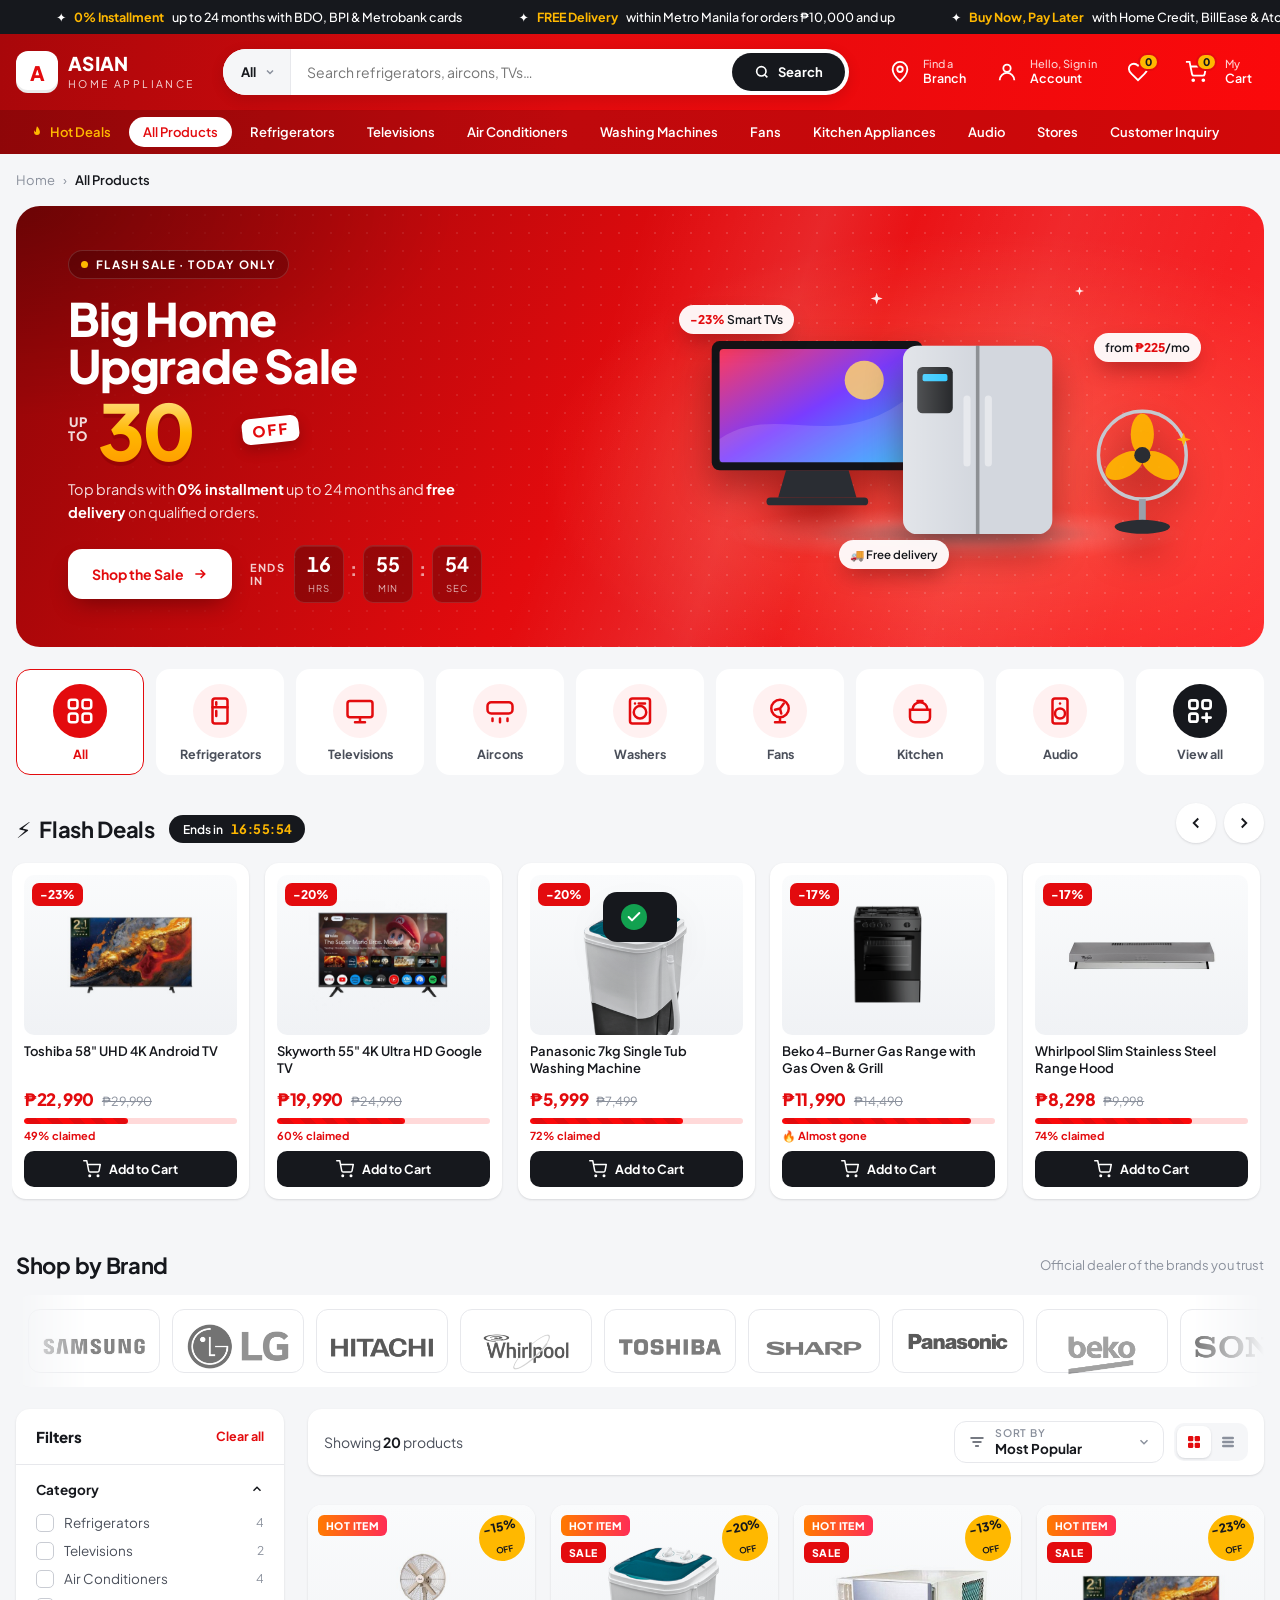
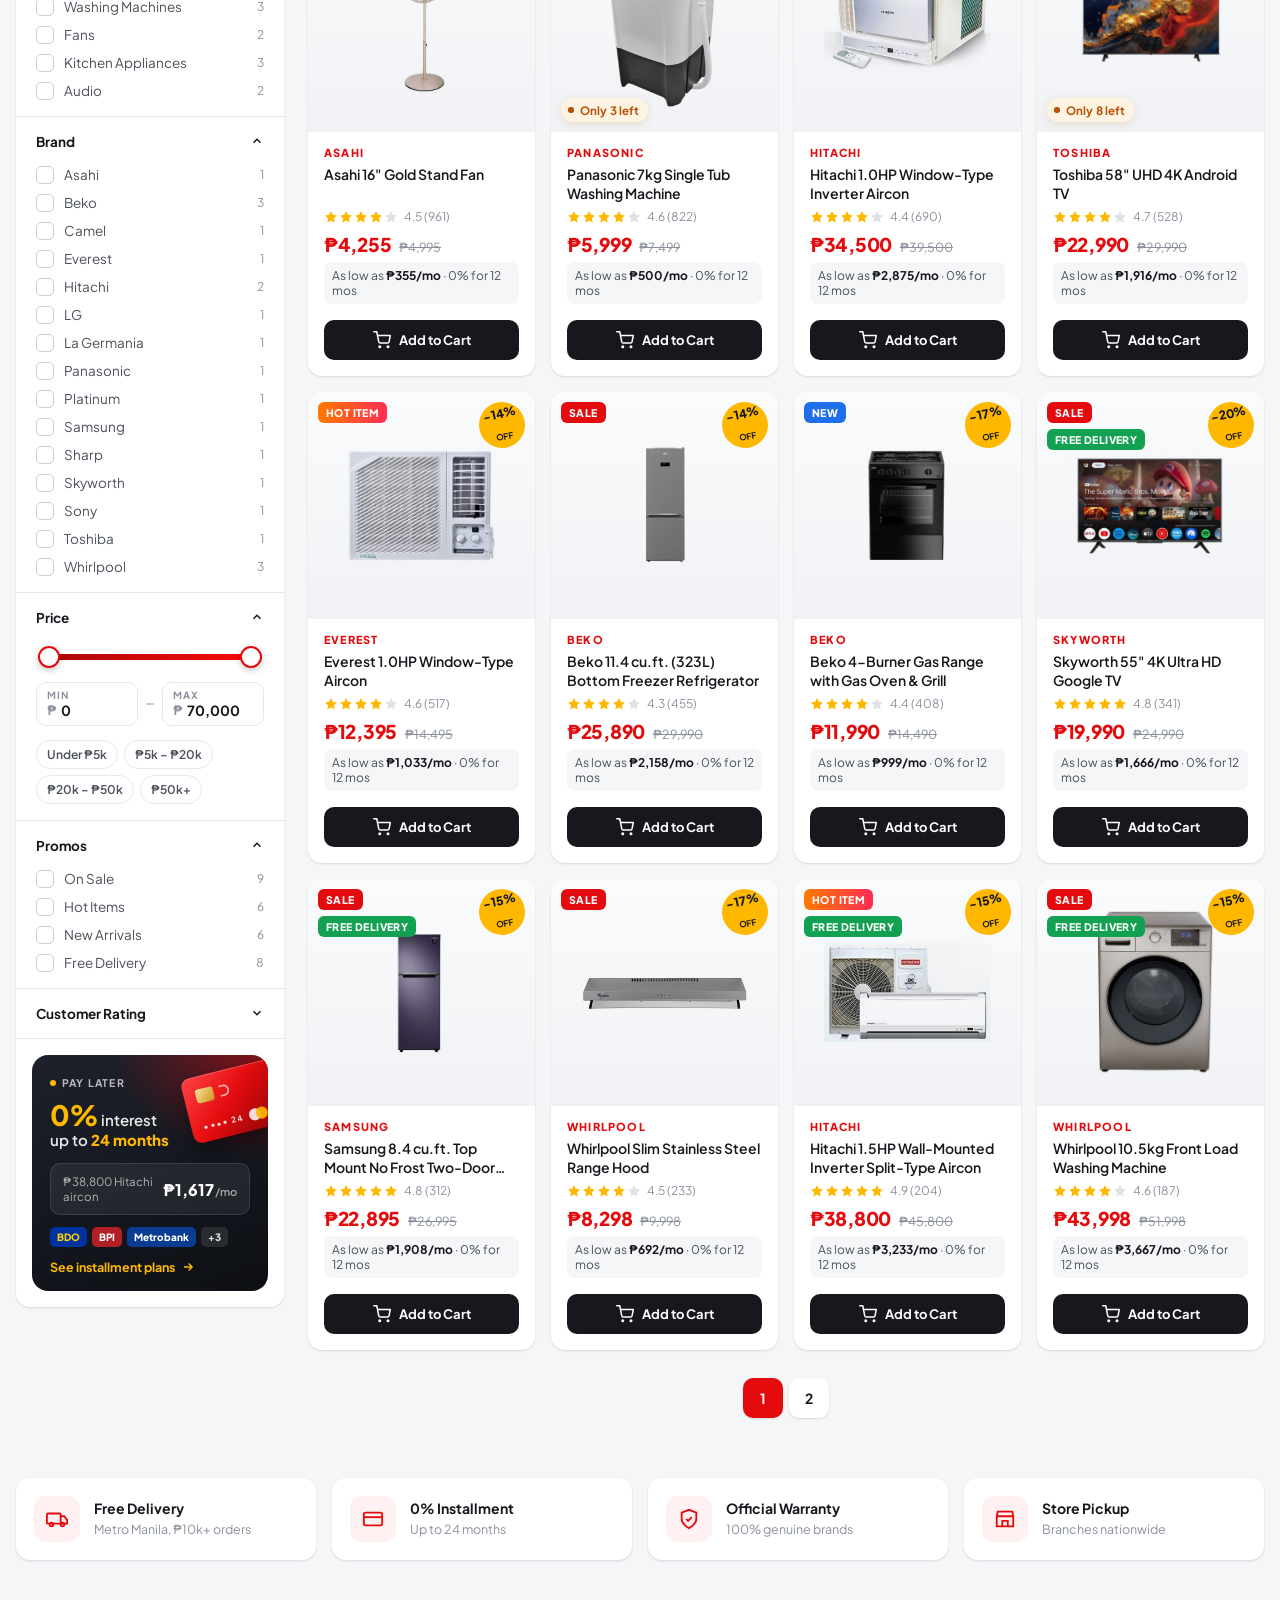
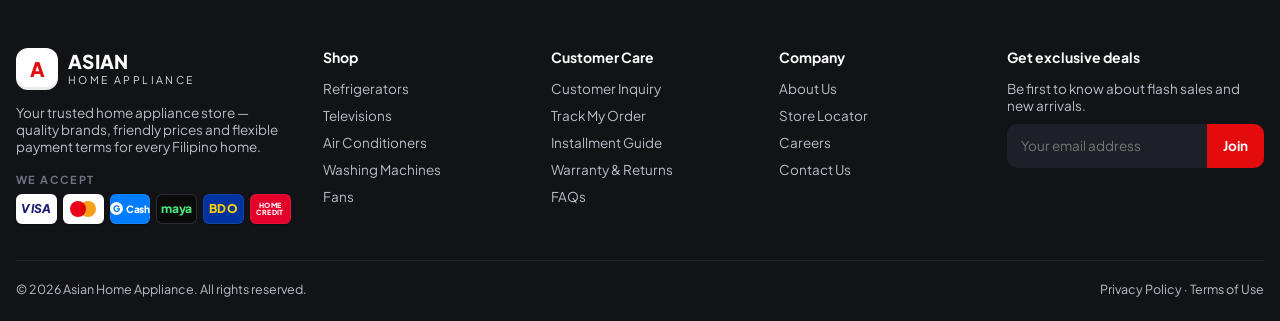
==== asian-home-appliance/index.html @ 7424187a "initial commit" ====
<!DOCTYPE html>
<html lang="en">
<head>
  <meta charset="UTF-8">
  <meta name="viewport" content="width=device-width, initial-scale=1.0">
  <title>All Products | Asian Home Appliance</title>
  <link rel="preconnect" href="https://fonts.googleapis.com">
  <link href="https://fonts.googleapis.com/css2?family=Plus+Jakarta+Sans:wght@400;500;600;700;800&display=swap" rel="stylesheet">
  <link rel="stylesheet" href="styles.css">
</head>
<body>
  <div id="chrome-top"></div>

  <main class="container page-enter">
    <nav class="crumbs" aria-label="Breadcrumb">
      <a href="index.html">Home</a><span>›</span><span id="crumbCat">All Products</span>
    </nav>

    <!-- Flash sale hero -->
    <section class="plp-hero">
      <div class="hero-copy">
        <span class="eyebrow"><i></i>Flash Sale · Today Only</span>
        <h1>Big Home<br>Upgrade Sale</h1>
        <div class="hero-deal">
          <span class="upto">Up<br>to</span>
          <span class="pct">30<sup>%</sup></span>
          <span class="off">OFF</span>
        </div>
        <p>Top brands with <b>0% installment</b> up to 24 months and <b>free delivery</b> on qualified orders.</p>
        <div class="hero-row">
          <a class="btn hero-cta" href="#listing">Shop the Sale
            <svg width="16" height="16" viewBox="0 0 24 24" fill="none" stroke="currentColor" stroke-width="2.5"><path d="M5 12h14M13 6l6 6-6 6"/></svg>
          </a>
          <div class="countdown" id="countdown" aria-label="Sale ends in">
            <span class="cd-label">Ends in</span>
            <div><b data-u="h">00</b><small>Hrs</small></div><i>:</i>
            <div><b data-u="m">00</b><small>Min</small></div><i>:</i>
            <div><b data-u="s">00</b><small>Sec</small></div>
          </div>
        </div>
      </div>
      <div class="hero-stage" id="heroArt" aria-hidden="true"></div>
    </section>

    <!-- Category tiles -->
    <section class="cat-tiles" id="catTiles"></section>


    <!-- Flash deals -->
    <section class="deals reveal" aria-labelledby="dealsTitle">
      <div class="section-head">
        <div class="deals-title">
          <h2 id="dealsTitle"><span class="bolt">⚡</span> Flash Deals</h2>
          <span class="deals-timer">Ends in <b id="dealsTimer">00:00:00</b></span>
        </div>
        <div class="arrows">
          <button aria-label="Previous deals" id="dealsPrev"><svg width="18" height="18" viewBox="0 0 24 24" fill="none" stroke="currentColor" stroke-width="2.5"><path d="M15 18l-6-6 6-6"/></svg></button>
          <button aria-label="Next deals" id="dealsNext"><svg width="18" height="18" viewBox="0 0 24 24" fill="none" stroke="currentColor" stroke-width="2.5"><path d="M9 18l6-6-6-6"/></svg></button>
        </div>
      </div>
      <div class="rail deals-rail" id="dealsRail"></div>
    </section>

    <!-- Brands -->
    <section class="brands reveal" aria-labelledby="brandsTitle">
      <div class="section-head">
        <h2 id="brandsTitle">Shop by Brand</h2>
        <span class="brands-sub">Official dealer of the brands you trust</span>
      </div>
      <div class="brand-marquee"><div class="brand-track" id="brandTrack"></div></div>
    </section>

    <!-- Listing -->
    <section class="plp" id="listing">
      <aside class="filters" id="filters" aria-label="Filters">
        <div class="filters-head">
          <h3>Filters</h3>
          <button id="clearAll">Clear all</button>
        </div>

        <details class="f-group" open>
          <summary>Category <svg class="chev" width="14" height="14" viewBox="0 0 24 24" fill="none" stroke="currentColor" stroke-width="2.5"><path d="M6 9l6 6 6-6"/></svg></summary>
          <div class="f-body" id="fCat"></div>
        </details>

        <details class="f-group" open>
          <summary>Brand <svg class="chev" width="14" height="14" viewBox="0 0 24 24" fill="none" stroke="currentColor" stroke-width="2.5"><path d="M6 9l6 6 6-6"/></svg></summary>
          <div class="f-body" id="fBrand"></div>
        </details>

        <details class="f-group" open>
          <summary>Price <svg class="chev" width="14" height="14" viewBox="0 0 24 24" fill="none" stroke="currentColor" stroke-width="2.5"><path d="M6 9l6 6 6-6"/></svg></summary>
          <div class="f-body price-range">
            <div class="dual-range" id="dualRange">
              <div class="dr-track"><i class="dr-fill" id="drFill"></i></div>
              <input type="range" id="priceMin" min="0" max="70000" step="500" value="0" aria-label="Minimum price">
              <input type="range" id="priceMax" min="0" max="70000" step="500" value="70000" aria-label="Maximum price">
            </div>
            <div class="price-inputs">
              <label><small>Min</small><span>₱</span><input type="text" inputmode="numeric" id="minBox" value="0" aria-label="Minimum price"></label>
              <i class="dash"></i>
              <label><small>Max</small><span>₱</span><input type="text" inputmode="numeric" id="maxBox" value="70,000" aria-label="Maximum price"></label>
            </div>
            <div class="price-presets" id="pricePresets">
              <button type="button" data-min="0" data-max="5000">Under ₱5k</button>
              <button type="button" data-min="5000" data-max="20000">₱5k – ₱20k</button>
              <button type="button" data-min="20000" data-max="50000">₱20k – ₱50k</button>
              <button type="button" data-min="50000" data-max="70000">₱50k+</button>
            </div>
          </div>
        </details>

        <details class="f-group" open>
          <summary>Promos <svg class="chev" width="14" height="14" viewBox="0 0 24 24" fill="none" stroke="currentColor" stroke-width="2.5"><path d="M6 9l6 6 6-6"/></svg></summary>
          <div class="f-body" id="fTag"></div>
        </details>

        <details class="f-group">
          <summary>Customer Rating <svg class="chev" width="14" height="14" viewBox="0 0 24 24" fill="none" stroke="currentColor" stroke-width="2.5"><path d="M6 9l6 6 6-6"/></svg></summary>
          <div class="f-body" id="fRating"></div>
        </details>

        <a class="filter-promo" href="#" aria-label="0% installment up to 24 months — see plans">
          <div class="fp-card" aria-hidden="true">
            <span class="fp-chip"></span>
            <span class="fp-wave"></span>
            <span class="fp-num">•••• 24</span>
            <span class="fp-brand"><i></i><i></i></span>
          </div>
          <span class="fp-eyebrow"><i></i>Pay Later</span>
          <p class="fp-title"><b>0%</b> interest<br>up to <b>24 months</b></p>
          <div class="fp-calc">
            <span>₱38,800 Hitachi aircon</span>
            <strong>₱1,617<small>/mo</small></strong>
          </div>
          <div class="fp-banks"><span>BDO</span><span>BPI</span><span>Metrobank</span><span>+3</span></div>
          <span class="fp-cta">See installment plans <svg width="14" height="14" viewBox="0 0 24 24" fill="none" stroke="currentColor" stroke-width="2.5"><path d="M5 12h14M13 6l6 6-6 6"/></svg></span>
        </a>
      </aside>

      <div>
        <div class="toolbar">
          <button class="btn btn-ghost mobile-filter-btn" id="openFilters">
            <svg width="16" height="16" viewBox="0 0 24 24" fill="none" stroke="currentColor" stroke-width="2.5"><path d="M4 6h16M7 12h10M10 18h4"/></svg>Filters
          </button>
          <p class="count">Showing <b id="count">0</b> products</p>
          <div class="toolbar-right">
            <div class="dd sort" id="sort">
              <button class="dd-btn sort-btn" type="button" aria-haspopup="listbox" aria-expanded="false" aria-label="Sort products">
                <svg width="16" height="16" viewBox="0 0 24 24" fill="none" stroke="currentColor" stroke-width="2.2" stroke-linecap="round"><path d="M3 6h18M6 12h12M10 18h4"/></svg>
                <span class="sort-text"><small>Sort by</small><b class="dd-label">Most Popular</b></span>
                <svg class="dd-chev" width="14" height="14" viewBox="0 0 24 24" fill="none" stroke="currentColor" stroke-width="2.5"><path d="M6 9l6 6 6-6"/></svg>
              </button>
              <ul class="dd-menu" role="listbox" tabindex="-1" aria-label="Sort by">
                <li role="option" data-value="pop" aria-selected="true"><span class="si">🔥</span>Most Popular</li>
                <li role="option" data-value="low"><span class="si">↑</span>Price: Low to High</li>
                <li role="option" data-value="high"><span class="si">↓</span>Price: High to Low</li>
                <li role="option" data-value="disc"><span class="si">%</span>Biggest Discount</li>
                <li role="option" data-value="rating"><span class="si">★</span>Top Rated</li>
              </ul>
            </div>
            <div class="view-toggle" role="group" aria-label="View">
              <button class="on" data-view="grid" aria-label="Grid view"><svg width="16" height="16" viewBox="0 0 24 24" fill="currentColor"><rect x="3" y="3" width="8" height="8" rx="2"/><rect x="13" y="3" width="8" height="8" rx="2"/><rect x="3" y="13" width="8" height="8" rx="2"/><rect x="13" y="13" width="8" height="8" rx="2"/></svg></button>
              <button data-view="list" aria-label="List view"><svg width="16" height="16" viewBox="0 0 24 24" fill="currentColor"><rect x="3" y="4" width="18" height="4" rx="2"/><rect x="3" y="10" width="18" height="4" rx="2"/><rect x="3" y="16" width="18" height="4" rx="2"/></svg></button>
            </div>
          </div>
        </div>
        <div class="active-chips" id="chips"></div>
        <div class="grid" id="grid"></div>
        <div class="pagination" id="pager"></div>
      </div>
    </section>
  </main>

  <div class="scrim" id="scrim"></div>
  <!-- All categories modal -->
  <div class="modal cat-modal" id="catModal" role="dialog" aria-modal="true" aria-labelledby="catModalTitle" aria-hidden="true">
    <div class="cm-panel">
      <header class="cm-head">
        <div>
          <h2 id="catModalTitle">Browse all categories</h2>
          <p>Find what you need for every room.</p>
        </div>
        <button class="x-btn" data-close aria-label="Close categories"><svg width="18" height="18" viewBox="0 0 24 24" fill="none" stroke="currentColor" stroke-width="2.5"><path d="M18 6L6 18M6 6l12 12"/></svg></button>
      </header>
      <div class="cm-body">
        <div class="cm-sec"><h4>Shop online</h4><span id="cmTotal"></span></div>
        <div class="cm-grid" id="cmGrid"></div>
        <div class="cm-sec"><h4><svg width="13" height="13" viewBox="0 0 24 24" fill="none" stroke="currentColor" stroke-width="2.5"><path d="M12 22s-8-6.5-8-13a8 8 0 0 1 16 0c0 6.5-8 13-8 13z"/><circle cx="12" cy="9" r="3"/></svg>Available at our branches</h4></div>
        <div class="cm-depts" id="cmDepts"></div>
      </div>
    </div>
  </div>
  <div id="chrome-bottom"></div>

  <script src="data.js"></script>
  <script>
    const params = new URLSearchParams(location.search);
    const state = {
      cats: new Set(params.get("cat") ? [params.get("cat")] : []),
      brands: new Set(),
      tags: new Set(params.get("tag") ? [params.get("tag")] : []),
      minPrice: 0,
      maxPrice: 70000,
      minRating: 0,
      sort: "pop",
      q: (params.get("q") || "").toLowerCase(),
      page: 1,
    };
    const PER_PAGE = 12;
    const TAG_LABEL = { sale: "On Sale", hot: "Hot Items", new: "New Arrivals", free: "Free Delivery" };

    renderChrome(params.get("cat"));

    /* Hero art */
    document.getElementById("heroArt").innerHTML = `
      <span class="podium"></span>
      <span class="spark s1"></span><span class="spark s2"></span><span class="spark s3"></span>
      <div class="hs-item hs-tv">${ART.tv()}</div>
      <div class="hs-item hs-fridge">${ART.sbs("#d3d7de")}</div>
      <div class="hs-item hs-fan">${ART.fan("#ffb800")}</div>
      <span class="hs-tag t1"><b>-23%</b> Smart TVs</span>
      <span class="hs-tag t2">from <b>₱225</b>/mo</span>
      <span class="hs-tag t3">🚚 Free delivery</span>`;

    /* Countdown to midnight */
    function tick() {
      const end = new Date(); end.setHours(23, 59, 59, 999);
      let s = Math.max(0, Math.floor((end - new Date()) / 1000));
      const parts = { h: Math.floor(s / 3600), m: Math.floor(s % 3600 / 60), s: s % 60 };
      document.getElementById("dealsTimer").textContent = [parts.h, parts.m, parts.s].map(n => String(n).padStart(2, "0")).join(":");
      document.querySelectorAll("#countdown b").forEach(b => {
        const v = String(parts[b.dataset.u]).padStart(2, "0");
        if (b.textContent !== v) { b.textContent = v; b.animate([{ transform: "translateY(-6px)", opacity: .2 }, { transform: "none", opacity: 1 }], { duration: 350, easing: "ease-out" }); }
      });
    }
    tick(); setInterval(tick, 1000);

    /* Category tiles */
    const tiles = document.getElementById("catTiles");
    tiles.innerHTML = [["all", "All"], ...CATEGORIES.map(c => [c, c.replace(" Appliances", "").replace("Washing Machines", "Washers").replace("Air Conditioners", "Aircons")])]
      .map(([key, label]) => `<button class="cat-tile" data-tile="${key}"><span class="ico">${CAT_ICON[key]}</span>${label}</button>`).join("")
      + `<button class="cat-tile more" id="openCats" aria-haspopup="dialog"><span class="ico"><svg viewBox="0 0 24 24" fill="none" stroke="#fff" stroke-width="2.2" stroke-linecap="round"><rect x="3.5" y="3.5" width="6.5" height="6.5" rx="1.8"/><rect x="14" y="3.5" width="6.5" height="6.5" rx="1.8"/><rect x="3.5" y="14" width="6.5" height="6.5" rx="1.8"/><path d="M17.25 14v6.5M14 17.25h6.5"/></svg></span>View all</button>`;
    tiles.addEventListener("click", e => {
      if (e.target.closest("#openCats")) return openCatModal();
      const t = e.target.closest("[data-tile]"); if (!t) return;
      state.cats.clear();
      if (t.dataset.tile !== "all") state.cats.add(t.dataset.tile);
      syncChecks(); update(true);
    });

    /* All-categories modal: compact icon list (appliance categories + sample in-store departments) */
    const ico = paths => `<svg viewBox="0 0 24 24" fill="none" stroke="#e30b0e" stroke-width="2" stroke-linecap="round" stroke-linejoin="round">${paths}</svg>`;
    const DEPTS = [
      ["Furniture", ico('<path d="M4 11V8a2 2 0 0 1 2-2h12a2 2 0 0 1 2 2v3"/><path d="M2 13a2 2 0 0 1 4 0v2h12v-2a2 2 0 0 1 4 0v5H2z"/><path d="M5 18v2M19 18v2"/>')],
      ["Mobile & Tablets", ico('<rect x="7" y="2" width="10" height="20" rx="2"/><path d="M11 18h2"/>')],
      ["Personal Care", ico('<path d="M14 6a6 6 0 1 0 0 8"/><path d="M14 6h7v8h-7"/><path d="M9 14l-2 8"/>')],
      ["Water Heaters", ico('<path d="M12 2s6 7 6 12a6 6 0 0 1-12 0c0-5 6-12 6-12z"/>')],
      ["Ventilation", ico('<circle cx="12" cy="12" r="9"/><path d="M12 12c0-4 2-6 4-6M12 12c-4 0-6 2-6 4M12 12c0 4-2 6-4 6M12 12c4 0 6-2 6-4"/>')],
    ];
    const arrow = `<svg class="cm-go" width="14" height="14" viewBox="0 0 24 24" fill="none" stroke="currentColor" stroke-width="2.5"><path d="M9 18l6-6-6-6"/></svg>`;
    const tile = (key, icon, name, count, cls = "") =>
      `<button class="cm-tile ${cls}" data-cm-cat="${key}"><span class="ico">${icon}</span><span class="cm-t"><b>${name}</b><small>${count} items</small></span>${arrow}</button>`;
    document.getElementById("cmTotal").textContent = `${PRODUCTS.length} products`;
    document.getElementById("cmGrid").innerHTML =
      tile("all", CAT_ICON.all, "All Products", PRODUCTS.length, "all") +
      CATEGORIES.map(c => tile(c, CAT_ICON[c], c, PRODUCTS.filter(p => p.cat === c).length)).join("");
    document.getElementById("cmDepts").innerHTML =
      DEPTS.map(([t, icon]) => `<button class="cm-dept" data-dept="${t}">${icon}${t}</button>`).join("");
    const catModal = document.getElementById("catModal");
    function openCatModal() {
      catModal.classList.add("open"); catModal.setAttribute("aria-hidden", "false");
      document.getElementById("overlay").classList.add("show");
      document.body.classList.add("lock");
      setTimeout(() => catModal.querySelector(".x-btn").focus(), 50);
    }
    catModal.addEventListener("click", e => {
      if (e.target === catModal) return closeOverlays();
      const pick = e.target.closest("[data-cm-cat]");
      if (pick) {
        state.cats.clear(); state.q = "";
        if (pick.dataset.cmCat !== "all") state.cats.add(pick.dataset.cmCat);
        closeOverlays(); syncChecks(); update(true);
      }
      const dept = e.target.closest("[data-dept]");
      if (dept) toast(`${dept.dataset.dept} is part of the full Asian Home Appliance catalog`);
    });

    /* Flash deals: biggest discounts */
    const deals = [...PRODUCTS].filter(p => discountOf(p) > 0).sort((a, b) => discountOf(b) - discountOf(a)).slice(0, 8);
    document.getElementById("dealsRail").innerHTML = deals.map((p, i) => {
      const claimed = Math.min(94, 38 + (p.reviews * 7) % 55);
      return `
      <article class="deal-card" style="--i:${i}">
        <a class="deal-media" href="product.html?id=${p.id}" aria-label="${p.name}">
          <span class="deal-off">-${discountOf(p)}%</span>
          ${visual(p)}
        </a>
        <a class="deal-name" href="product.html?id=${p.id}">${p.name}</a>
        <div class="price-row"><span class="price">${peso(p.price)}</span><span class="was">${peso(p.was)}</span></div>
        <div class="deal-bar"><div class="bar"><i data-w="${claimed}"></i></div><span>${claimed >= 80 ? "🔥 Almost gone" : `${claimed}% claimed`}</span></div>
        <button class="add-btn" data-add="${p.id}">${ICON.cart}<span>Add to Cart</span></button>
      </article>`;
    }).join("");
    const dealsRail = document.getElementById("dealsRail");
    document.getElementById("dealsNext").onclick = () => dealsRail.scrollBy({ left: dealsRail.clientWidth * .8 });
    document.getElementById("dealsPrev").onclick = () => dealsRail.scrollBy({ left: -dealsRail.clientWidth * .8 });
    /* fill the claimed bars when the row scrolls into view */
    new IntersectionObserver((es, o) => es.forEach(en => {
      if (!en.isIntersecting) return;
      dealsRail.querySelectorAll(".deal-bar i").forEach(i => i.style.width = i.dataset.w + "%");
      o.disconnect();
    }), { threshold: .3 }).observe(dealsRail);

    /* Brand strip (click a logo to filter by that brand) */
    const brandList = Object.keys(BRAND_LOGO).filter(b => PRODUCTS.some(p => p.brand === b));
    const brandHTML = brandList.map(b => `<button class="brand-logo" data-brand="${b}" aria-label="Shop ${b}"><img src="images/brands/${BRAND_LOGO[b]}" alt="${b}" loading="lazy"></button>`).join("");
    document.getElementById("brandTrack").innerHTML = brandHTML + brandHTML.replace(/<button /g, '<button tabindex="-1" aria-hidden="true" ');
    document.getElementById("brandTrack").addEventListener("click", e => {
      const b = e.target.closest("[data-brand]"); if (!b) return;
      const name = b.dataset.brand;
      const only = state.brands.size === 1 && state.brands.has(name);
      state.brands.clear();
      if (!only) state.brands.add(name);
      syncChecks(); update(true);
    });

    /* Filter groups */
    const countBy = key => PRODUCTS.reduce((m, p) => (m[p[key]] = (m[p[key]] || 0) + 1, m), {});
    const checkHTML = (group, val, label, n) => `
      <label class="check"><input type="checkbox" data-group="${group}" value="${val}">
        <span class="box"><svg viewBox="0 0 24 24"><path d="M5 12l5 5 9-10"/></svg></span>${label}<span class="n">${n}</span></label>`;
    const cc = countBy("cat"), bc = countBy("brand");
    document.getElementById("fCat").innerHTML = CATEGORIES.map(c => checkHTML("cats", c, c, cc[c])).join("");
    document.getElementById("fBrand").innerHTML = Object.keys(bc).sort().map(b => checkHTML("brands", b, b, bc[b])).join("");
    document.getElementById("fTag").innerHTML = Object.entries(TAG_LABEL).map(([k, l]) => checkHTML("tags", k, l, PRODUCTS.filter(p => p.tags.includes(k)).length)).join("");
    document.getElementById("fRating").innerHTML = [4.5, 4, 0].map(r =>
      `<label class="rating-opt"><input type="radio" name="rating" value="${r}" ${r === 0 ? "checked" : ""}>${r ? starsHTML(r) + ` ${r} & up` : "Any rating"}</label>`).join("");

    function syncChecks() {
      document.querySelectorAll("[data-group]").forEach(i => i.checked = state[i.dataset.group].has(i.value));
      const active = state.cats.size === 1 ? [...state.cats][0] : state.cats.size ? null : "all";
      document.querySelectorAll(".cat-tile").forEach(t => t.classList.toggle("active", t.dataset.tile === active));
      document.querySelectorAll(".cat-nav a").forEach(a => {
        const c = new URL(a.href).searchParams.get("cat");
        a.classList.toggle("active", c ? state.cats.size === 1 && state.cats.has(c) : a.textContent.trim() === "All Products" && state.cats.size === 0);
      });
      document.querySelectorAll(".brand-logo").forEach(b => b.classList.toggle("on", state.brands.has(b.dataset.brand)));
      document.getElementById("crumbCat").textContent = state.cats.size === 1 ? [...state.cats][0] : "All Products";
    }

    document.getElementById("filters").addEventListener("change", e => {
      const i = e.target;
      if (i.dataset.group) { i.checked ? state[i.dataset.group].add(i.value) : state[i.dataset.group].delete(i.value); syncChecks(); }
      if (i.name === "rating") state.minRating = +i.value;
      if (i.closest(".price-range")) return;
      update();
    });
    /* Dual-thumb price range + typed min/max + presets */
    const PMAX = 70000, GAP = 1000;
    const pMin = document.getElementById("priceMin"), pMax = document.getElementById("priceMax");
    const minBox = document.getElementById("minBox"), maxBox = document.getElementById("maxBox");
    const fmtNum = n => Math.round(n).toLocaleString("en-PH");
    const parseNum = s => +String(s).replace(/[^0-9]/g, "") || 0;
    function setPrice(min, max, fromInput) {
      min = Math.max(0, Math.min(min, PMAX - GAP));
      max = Math.min(PMAX, Math.max(max, min + GAP));
      state.minPrice = min; state.maxPrice = max;
      pMin.value = min; pMax.value = max;
      if (fromInput !== minBox) minBox.value = fmtNum(min);
      if (fromInput !== maxBox) maxBox.value = fmtNum(max);
      const fill = document.getElementById("drFill");
      fill.style.left = (min / PMAX * 100) + "%";
      fill.style.right = (100 - max / PMAX * 100) + "%";
      document.querySelectorAll("#pricePresets button").forEach(b => b.classList.toggle("on", +b.dataset.min === min && +b.dataset.max === max));
    }
    let priceTimer;
    const priceChanged = () => { clearTimeout(priceTimer); priceTimer = setTimeout(update, 150); };
    pMin.addEventListener("input", () => {
      if (+pMin.value > +pMax.value - GAP) pMin.value = +pMax.value - GAP;
      setPrice(+pMin.value, +pMax.value); priceChanged();
    });
    pMax.addEventListener("input", () => {
      if (+pMax.value < +pMin.value + GAP) pMax.value = +pMin.value + GAP;
      setPrice(+pMin.value, +pMax.value); priceChanged();
    });
    /* bring the thumb you grab to the front so overlapping thumbs stay draggable */
    [pMin, pMax].forEach(r => r.addEventListener("pointerdown", () => { pMin.style.zIndex = r === pMin ? 3 : 2; pMax.style.zIndex = r === pMax ? 3 : 2; }));
    [minBox, maxBox].forEach(box => {
      box.addEventListener("input", () => { box.value = box.value.replace(/[^0-9,]/g, ""); });
      box.addEventListener("change", () => { setPrice(parseNum(minBox.value), parseNum(maxBox.value) || PMAX); update(); });
      box.addEventListener("keydown", e => { if (e.key === "Enter") { e.preventDefault(); box.blur(); } });
    });
    document.getElementById("pricePresets").addEventListener("click", e => {
      const b = e.target.closest("button"); if (!b) return;
      setPrice(+b.dataset.min, +b.dataset.max); update();
    });
    const resetPrice = () => setPrice(0, PMAX);
    resetPrice();
    dropdown(document.getElementById("sort"), v => { state.sort = v; update(); });
    document.getElementById("clearAll").onclick = () => {
      state.cats.clear(); state.brands.clear(); state.tags.clear();
      state.minRating = 0; state.q = "";
      resetPrice();
      document.querySelector('[name=rating][value="0"]').checked = true;
      syncChecks(); update();
    };

    /* View toggle */
    document.querySelectorAll("[data-view]").forEach(b => b.onclick = () => {
      document.querySelectorAll("[data-view]").forEach(x => x.classList.toggle("on", x === b));
      document.getElementById("grid").classList.toggle("list", b.dataset.view === "list");
      update();
    });

    /* Mobile drawer */
    const filters = document.getElementById("filters"), scrim = document.getElementById("scrim");
    const drawer = open => { filters.classList.toggle("open", open); scrim.classList.toggle("show", open); };
    document.getElementById("openFilters").onclick = () => drawer(true);
    scrim.onclick = () => drawer(false);

    /* Active chips */
    function renderChips() {
      const chips = [];
      state.cats.forEach(v => chips.push(["cats", v, v]));
      state.brands.forEach(v => chips.push(["brands", v, v]));
      state.tags.forEach(v => chips.push(["tags", v, TAG_LABEL[v]]));
      if (state.minPrice > 0 || state.maxPrice < PMAX) chips.push(["price", "", state.minPrice > 0 && state.maxPrice < PMAX ? `${peso(state.minPrice)} – ${peso(state.maxPrice)}` : state.minPrice > 0 ? `${peso(state.minPrice)} & up` : `Under ${peso(state.maxPrice)}`]);
      if (state.minRating) chips.push(["rating", "", state.minRating + "★ & up"]);
      if (state.q) chips.push(["q", "", `“${state.q}”`]);
      document.getElementById("chips").innerHTML = chips.map(([g, v, l]) => `<button class="chip" data-chip="${g}" data-v="${v}">${l}<span class="x">×</span></button>`).join("");
    }
    document.getElementById("chips").addEventListener("click", e => {
      const c = e.target.closest("[data-chip]"); if (!c) return;
      const g = c.dataset.chip;
      if (g === "price") resetPrice();
      else if (g === "rating") { state.minRating = 0; document.querySelector('[name=rating][value="0"]').checked = true; }
      else if (g === "q") state.q = "";
      else state[g].delete(c.dataset.v);
      syncChecks(); update();
    });

    /* Filter + sort + render */
    let loadTimer;
    function update(scroll) {
      state.page = 1;
      renderChips();
      const grid = document.getElementById("grid");
      grid.innerHTML = Array.from({ length: 4 }, () => `<div class="skeleton sk-card"></div>`).join("");
      clearTimeout(loadTimer);
      loadTimer = setTimeout(render, 280);
      if (scroll) document.querySelector(".plp").scrollIntoView({ block: "start" });
    }
    function results() {
      let list = PRODUCTS.filter(p =>
        (!state.cats.size || state.cats.has(p.cat)) &&
        (!state.brands.size || state.brands.has(p.brand)) &&
        (!state.tags.size || p.tags.some(t => state.tags.has(t))) &&
        p.price >= state.minPrice && p.price <= state.maxPrice &&
        p.rating >= state.minRating &&
        (!state.q || (p.name + p.brand + p.cat).toLowerCase().includes(state.q))
      );
      const by = { pop: (a, b) => b.reviews - a.reviews, low: (a, b) => a.price - b.price, high: (a, b) => b.price - a.price, disc: (a, b) => discountOf(b) - discountOf(a), rating: (a, b) => b.rating - a.rating };
      return list.sort(by[state.sort]);
    }
    function render() {
      const list = results();
      const pages = Math.max(1, Math.ceil(list.length / PER_PAGE));
      const slice = list.slice((state.page - 1) * PER_PAGE, state.page * PER_PAGE);
      document.getElementById("count").textContent = list.length;
      document.getElementById("grid").innerHTML = slice.length
        ? slice.map(cardHTML).join("")
        : `<div class="empty"><b>No products match your filters</b>Try removing a filter or widening the price range.</div>`;
      document.getElementById("pager").innerHTML = pages > 1
        ? Array.from({ length: pages }, (_, i) => `<button class="${i + 1 === state.page ? "on" : ""}" data-page="${i + 1}">${i + 1}</button>`).join("")
        : "";
    }
    document.getElementById("pager").addEventListener("click", e => {
      const b = e.target.closest("[data-page]"); if (!b) return;
      state.page = +b.dataset.page; render();
      document.querySelector(".plp").scrollIntoView({ block: "start" });
    });

    syncChecks();
    update();
  </script>
</body>
</html>
---- asian-home-appliance/styles.css ----
/* ==========================================================
   Asian Home Appliance — Storefront concept
   Shared styles for Product List + Product Details pages
   ========================================================== */

:root {
  --red: #e30b0e;
  --red-bright: #fb090b;
  --red-dark: #a8070a;
  --red-tint: #fff1f1;
  --ink: #16181d;
  --ink-2: #4a4f5a;
  --ink-3: #8a909c;
  --line: #e7e8ec;
  --bg: #f5f6f8;
  --card: #ffffff;
  --gold: #ffb800;
  --green: #12a150;
  --blue: #1f6feb;
  --radius: 14px;
  --radius-sm: 8px;
  --shadow-sm: 0 1px 2px rgba(16, 24, 40, .06), 0 1px 3px rgba(16, 24, 40, .08);
  --shadow-md: 0 8px 24px -6px rgba(16, 24, 40, .14);
  --shadow-lg: 0 24px 48px -12px rgba(16, 24, 40, .22);
  --ease: cubic-bezier(.2, .8, .2, 1);
  --font: "Plus Jakarta Sans", system-ui, -apple-system, "Segoe UI", sans-serif;
}

* { box-sizing: border-box; margin: 0; padding: 0; }
html { scroll-behavior: smooth; }
body {
  font-family: var(--font);
  color: var(--ink);
  background: var(--bg);
  -webkit-font-smoothing: antialiased;
  overflow-x: hidden;
}
a { color: inherit; text-decoration: none; }
button { font: inherit; cursor: pointer; border: 0; background: none; color: inherit; }
img, svg { display: block; }
input, select { font: inherit; }

.container { width: min(1320px, 100% - 32px); margin-inline: auto; }

/* ---------- Top promo marquee ---------- */
.promo-strip {
  background: var(--ink);
  color: #fff;
  font-size: 12.5px;
  font-weight: 500;
  overflow: hidden;
  white-space: nowrap;
  height: 34px;
  display: flex;
  align-items: center;
}
.promo-track {
  display: inline-flex;
  gap: 56px;
  padding-left: 56px;
  animation: marquee 32s linear infinite;
}
.promo-track span { display: inline-flex; align-items: center; gap: 8px; }
.promo-track b { color: var(--gold); }
.promo-strip:hover .promo-track { animation-play-state: paused; }
@keyframes marquee { to { transform: translateX(-50%); } }

/* the header is injected into #chrome-top; let it stick relative to the page, not the wrapper */
#chrome-top { display: contents; }

/* ---------- Header ---------- */
.header {
  background: linear-gradient(100deg, var(--red-dark) 0%, var(--red) 45%, var(--red-bright) 100%);
  color: #fff;
  position: sticky;
  top: 0;
  z-index: 50;
  transition: box-shadow .3s var(--ease);
}
.header.scrolled { box-shadow: 0 6px 20px rgba(120, 0, 0, .25); }
.header-main {
  position: relative; z-index: 2; /* keeps search dropdown above the category bar */
  display: grid;
  grid-template-columns: auto 1fr auto;
  align-items: center;
  gap: 28px;
  height: 76px;
}
.logo { display: flex; align-items: center; gap: 10px; }
.logo-mark {
  width: 42px; height: 42px;
  border-radius: 12px;
  background: #fff;
  color: var(--red);
  display: grid; place-items: center;
  font-weight: 800; font-size: 20px;
  box-shadow: inset 0 -3px 0 rgba(0,0,0,.08);
  transition: transform .5s var(--ease);
}
.logo:hover .logo-mark { transform: rotate(-8deg) scale(1.06); }
.logo-text { line-height: 1.05; }
.logo-text strong { display: block; font-size: 19px; font-weight: 800; letter-spacing: .3px; }
.logo-text small { font-size: 10.5px; letter-spacing: 2.4px; text-transform: uppercase; opacity: .85; }

.search {
  position: relative;
  display: flex;
  background: #fff;
  border-radius: 999px;
  height: 46px;
  max-width: 640px;
  width: 100%;
  justify-self: center;
  box-shadow: 0 4px 14px rgba(0,0,0,.12);
  transition: box-shadow .25s, transform .25s var(--ease);
}
.search:focus-within { box-shadow: 0 0 0 4px rgba(255,255,255,.35), 0 8px 24px rgba(0,0,0,.18); transform: translateY(-1px); }
.search input {
  flex: 1; border: 0; outline: 0; padding: 0 16px; font-size: 14px; color: var(--ink); min-width: 0;
}
.search > button {
  margin: 4px; padding: 0 22px; border-radius: 999px;
  background: var(--ink); color: #fff; font-weight: 700; font-size: 13px;
  display: flex; align-items: center; gap: 8px;
  transition: background .2s;
}
.search > button:hover { background: #000; }

.header-actions { display: flex; align-items: center; gap: 6px; }
.icon-btn {
  position: relative;
  display: flex; align-items: center; gap: 12px;
  padding: 8px 12px; border-radius: 12px;
  font-size: 12.5px; font-weight: 600;
  transition: background .2s;
}
.icon-btn:hover { background: rgba(255,255,255,.14); }
.icon-btn svg { width: 22px; height: 22px; }
.icon-btn .lbl { line-height: 1.15; }
.icon-btn .lbl small { display: block; font-weight: 500; opacity: .8; font-size: 11px; }
.icon-btn .ib { position: relative; display: block; margin-right: 6px; }
.badge-count {
  position: absolute; top: -8px; right: -10px;
  min-width: 18px; height: 18px; padding: 0 5px;
  border-radius: 99px; background: var(--gold); color: var(--ink);
  font-size: 10.5px; font-weight: 800;
  display: grid; place-items: center;
  border: 2px solid var(--red);
}
.badge-count.bump { animation: bump .5s var(--ease); }
@keyframes bump { 0%{transform:scale(1)} 40%{transform:scale(1.5)} 100%{transform:scale(1)} }

/* Category nav */
.cat-nav { background: rgba(0,0,0,.16); position: relative; z-index: 1; }
.cat-nav ul {
  list-style: none; display: flex; gap: 4px; height: 44px; align-items: center;
  overflow-x: auto; scrollbar-width: none;
}
.cat-nav ul::-webkit-scrollbar { display: none; }
.cat-nav a {
  display: flex; align-items: center; gap: 6px;
  padding: 7px 14px; border-radius: 99px;
  font-size: 13px; font-weight: 600; white-space: nowrap;
  position: relative; transition: background .2s;
}
.cat-nav a:hover { background: rgba(255,255,255,.14); }
.cat-nav a.active { background: #fff; color: var(--red); }
.cat-nav .hot { color: var(--gold); }
.cat-nav .hot svg { animation: flicker 1.4s ease-in-out infinite; }
@keyframes flicker { 0%,100%{transform:scale(1) rotate(0)} 50%{transform:scale(1.2) rotate(-8deg)} }

/* ---------- Breadcrumb ---------- */
.crumbs {
  display: flex; flex-wrap: wrap; gap: 8px; align-items: center;
  font-size: 13px; color: var(--ink-3); padding: 18px 0;
}
.crumbs a:hover { color: var(--red); }
.crumbs span:last-child { color: var(--ink); font-weight: 600; }

/* ---------- Generic UI ---------- */
.btn {
  display: inline-flex; align-items: center; justify-content: center; gap: 8px;
  height: 46px; padding: 0 22px; border-radius: 12px;
  font-weight: 700; font-size: 14px;
  transition: transform .2s var(--ease), box-shadow .2s, background .2s, color .2s;
  position: relative; overflow: hidden;
}
.btn:active { transform: scale(.97); }
.btn-primary { background: var(--red); color: #fff; box-shadow: 0 6px 16px -4px rgba(227, 11, 14, .55); }
.btn-primary:hover { background: var(--red-dark); box-shadow: 0 10px 22px -6px rgba(227, 11, 14, .6); }
.btn-dark { background: var(--ink); color: #fff; }
.btn-dark:hover { background: #000; }
.btn-ghost { background: #fff; border: 1.5px solid var(--line); color: var(--ink); }
.btn-ghost:hover { border-color: var(--ink); }
.btn .ripple {
  position: absolute; border-radius: 50%; background: rgba(255,255,255,.45);
  transform: scale(0); animation: ripple .6s linear; pointer-events: none;
}
@keyframes ripple { to { transform: scale(4); opacity: 0; } }

.chip {
  display: inline-flex; align-items: center; gap: 6px;
  padding: 6px 12px; border-radius: 99px;
  background: #fff; border: 1px solid var(--line);
  font-size: 12.5px; font-weight: 600; color: var(--ink-2);
  transition: all .2s var(--ease);
}
.chip:hover { border-color: var(--red); color: var(--red); }
.chip .x { font-size: 15px; line-height: 1; }

.stars { display: inline-flex; gap: 1px; color: var(--gold); }
.stars svg { width: 14px; height: 14px; }
.stars .off { color: #dfe1e6; }

/* Reveal on scroll */
.reveal { opacity: 0; transform: translateY(24px); transition: opacity .7s var(--ease), transform .7s var(--ease); }
.reveal.in { opacity: 1; transform: none; }

/* ---------- PLP: Hero banner ---------- */
.plp-hero {
  position: relative; overflow: hidden; isolation: isolate;
  border-radius: 24px; color: #fff;
  padding: 44px 52px;
  display: grid; grid-template-columns: 1.1fr 1fr; align-items: center; gap: 24px;
  min-height: 320px;
  background:
    radial-gradient(60% 90% at 78% 60%, rgba(255, 120, 90, .55) 0%, transparent 60%),
    radial-gradient(50% 70% at 0% 0%, rgba(0, 0, 0, .25) 0%, transparent 70%),
    linear-gradient(120deg, #8e0507 0%, var(--red) 48%, #ff2a2d 100%);
}
/* dotted texture + diagonal light beams */
.plp-hero::before {
  content: ""; position: absolute; inset: 0; z-index: -1;
  background-image: radial-gradient(rgba(255,255,255,.14) 1px, transparent 1.2px);
  background-size: 18px 18px;
  -webkit-mask-image: linear-gradient(90deg, transparent 0%, #000 55%, #000 100%);
          mask-image: linear-gradient(90deg, transparent 0%, #000 55%, #000 100%);
}
.plp-hero::after {
  content: ""; position: absolute; z-index: -1; top: -40%; right: 8%; width: 46%; height: 180%;
  background: linear-gradient(90deg, transparent, rgba(255,255,255,.10) 30%, transparent 45%, rgba(255,255,255,.07) 70%, transparent);
  transform: rotate(18deg); animation: beams 8s ease-in-out infinite;
}
@keyframes beams { 0%,100% { opacity: .6; transform: rotate(18deg) translateX(0); } 50% { opacity: 1; transform: rotate(18deg) translateX(-30px); } }

.hero-copy { position: relative; z-index: 1; }
.plp-hero .eyebrow {
  display: inline-flex; align-items: center; gap: 8px;
  background: rgba(0,0,0,.22); border: 1px solid rgba(255,255,255,.14);
  padding: 6px 12px; border-radius: 99px;
  font-size: 11.5px; font-weight: 700; letter-spacing: 1.4px; text-transform: uppercase;
}
.plp-hero .eyebrow i { width: 7px; height: 7px; border-radius: 50%; background: var(--gold); animation: dotPulse 1.6s infinite; }
.plp-hero h1 { font-size: clamp(30px, 3.6vw, 48px); line-height: 1.02; font-weight: 800; margin: 16px 0 6px; letter-spacing: -1.2px; }

.hero-deal { display: flex; align-items: center; gap: 10px; line-height: .9; margin-bottom: 14px; }
.hero-deal .upto { font-size: 13px; font-weight: 800; text-transform: uppercase; letter-spacing: 1px; opacity: .85; text-align: right; line-height: 1.05; }
.hero-deal .pct {
  font-size: clamp(54px, 6vw, 80px); font-weight: 800; letter-spacing: -3px;
  background: linear-gradient(180deg, #ffe08a 0%, var(--gold) 55%, #ff9d00 100%);
  -webkit-background-clip: text; background-clip: text; color: transparent;
  filter: drop-shadow(0 4px 0 rgba(120, 0, 0, .35));
}
.hero-deal .pct sup { font-size: .45em; vertical-align: top; position: relative; top: .25em; margin-left: 2px; letter-spacing: 0; }
.hero-deal .off {
  font-size: 15px; font-weight: 800; letter-spacing: 2px;
  background: #fff; color: var(--red); padding: 6px 10px; border-radius: 8px;
  transform: rotate(-6deg); box-shadow: 0 6px 14px rgba(0,0,0,.2);
}
.plp-hero p { font-size: 14.5px; line-height: 1.55; max-width: 420px; color: rgba(255,255,255,.88); }
.plp-hero p b { color: #fff; }

.hero-row { display: flex; flex-wrap: wrap; align-items: center; gap: 18px; margin-top: 22px; }
.hero-cta { background: #fff; color: var(--red); height: 50px; padding: 0 24px; border-radius: 14px; box-shadow: 0 10px 24px -8px rgba(0,0,0,.4); }
.hero-cta:hover { background: var(--ink); color: #fff; }
.hero-cta svg { transition: transform .3s var(--ease); }
.hero-cta:hover svg { transform: translateX(4px); }
.hero-cta .ripple { background: rgba(227, 11, 14, .25); }

.countdown { display: flex; align-items: center; gap: 6px; }
.cd-label { font-size: 11px; font-weight: 700; letter-spacing: 1.2px; text-transform: uppercase; opacity: .8; margin-right: 4px; line-height: 1.2; width: 34px; }
.countdown div {
  min-width: 50px; padding: 7px 6px 6px; text-align: center; border-radius: 10px;
  background: rgba(0, 0, 0, .28); border: 1px solid rgba(255,255,255,.12);
  box-shadow: inset 0 1px 0 rgba(255,255,255,.08);
}
.countdown b { display: block; font-size: 20px; line-height: 1.1; font-variant-numeric: tabular-nums; }
.countdown small { font-size: 9.5px; text-transform: uppercase; letter-spacing: 1px; opacity: .7; }
.countdown > i { font-style: normal; font-weight: 800; font-size: 18px; opacity: .6; margin-top: -12px; animation: blink 1s steps(2) infinite; }
@keyframes blink { 50% { opacity: .15; } }

/* product stage */
.hero-stage { position: relative; z-index: 1; height: 280px; }
.podium {
  position: absolute; left: 8%; right: 4%; bottom: 6px; height: 54px; border-radius: 50%;
  background: radial-gradient(closest-side, rgba(255,255,255,.55), rgba(255,255,255,.12) 60%, transparent);
  filter: blur(2px);
}
.podium::after {
  content: ""; position: absolute; inset: 14px 18%; border-radius: 50%;
  background: radial-gradient(closest-side, rgba(0,0,0,.35), transparent);
}
.hs-item { position: absolute; bottom: 26px; filter: drop-shadow(0 18px 18px rgba(80, 0, 0, .45)); animation: bob 5s ease-in-out infinite; }
.hs-item .art { width: 100%; height: auto; }
.hs-tv { left: 4%; width: 44%; bottom: 30px; z-index: 1; animation-delay: -1.6s; }
.hs-fridge { left: 36%; width: 40%; z-index: 2; bottom: 18px; }
.hs-fan { right: 0; width: 26%; z-index: 3; animation-delay: -3.2s; }
@keyframes bob { 0%,100% { transform: translateY(0); } 50% { transform: translateY(-8px); } }

.hs-tag {
  position: absolute; z-index: 4; white-space: nowrap;
  background: rgba(255,255,255,.95); color: var(--ink);
  font-size: 12px; font-weight: 600; padding: 7px 11px; border-radius: 99px;
  box-shadow: 0 10px 22px -6px rgba(60, 0, 0, .45);
  animation: tagFloat 4.5s ease-in-out infinite;
}
.hs-tag b { color: var(--red); font-weight: 800; }
.hs-tag.t1 { left: 0; top: 18px; }
.hs-tag.t2 { right: 2%; top: 46px; animation-delay: -1.5s; }
.hs-tag.t3 { left: 30%; bottom: -2px; animation-delay: -3s; font-size: 11.5px; }
@keyframes tagFloat { 0%,100% { transform: translateY(0) rotate(-2deg); } 50% { transform: translateY(-6px) rotate(1deg); } }

.spark { position: absolute; width: 12px; height: 12px; z-index: 4; background: #fff; opacity: .9;
  clip-path: polygon(50% 0, 62% 38%, 100% 50%, 62% 62%, 50% 100%, 38% 62%, 0 50%, 38% 38%);
  animation: twinkle 2.4s ease-in-out infinite; }
.spark.s1 { left: 36%; top: 6px; }
.spark.s2 { right: 24%; top: 0; width: 9px; height: 9px; animation-delay: -.8s; }
.spark.s3 { right: 4%; bottom: 120px; width: 14px; height: 14px; animation-delay: -1.6s; background: var(--gold); }
@keyframes twinkle { 0%,100% { transform: scale(.4) rotate(0); opacity: .3; } 50% { transform: scale(1) rotate(45deg); opacity: 1; } }

/* Category quick tiles */
.cat-tiles { display: grid; grid-template-columns: repeat(9, 1fr); gap: 12px; margin: 22px 0 8px; }
.cat-tile {
  background: #fff; border-radius: var(--radius); padding: 14px 8px 12px;
  text-align: center; font-size: 12.5px; font-weight: 700; color: var(--ink-2);
  border: 1.5px solid transparent;
  transition: transform .3s var(--ease), border-color .2s, box-shadow .3s;
}
.cat-tile .ico {
  width: 54px; height: 54px; margin: 0 auto 8px; border-radius: 50%;
  background: var(--red-tint); display: grid; place-items: center;
  transition: transform .4s var(--ease), background .3s;
}
.cat-tile .ico svg { width: 30px; height: 30px; }
.cat-tile:hover { transform: translateY(-4px); box-shadow: var(--shadow-md); }
.cat-tile:hover .ico { transform: scale(1.1) rotate(-6deg); }
.cat-tile.active { border-color: var(--red); color: var(--red); }
.cat-tile.active .ico { background: var(--red); }
.cat-tile.active .ico svg * { stroke: #fff; }

/* ---------- PLP layout ---------- */
.plp { scroll-margin-top: 140px; display: grid; grid-template-columns: 268px 1fr; gap: 24px; margin: 22px 0 60px; align-items: start; }

.filters {
  background: #fff; border-radius: var(--radius); box-shadow: var(--shadow-sm);
  overflow: hidden;
}
.filters-head {
  display: flex; justify-content: space-between; align-items: center;
  padding: 18px 20px; border-bottom: 1px solid var(--line);
}
.filters-head h3 { font-size: 15px; font-weight: 800; }
.filters-head button { font-size: 12.5px; color: var(--red); font-weight: 700; }
.f-group { border-bottom: 1px solid var(--line); }
.f-group summary {
  list-style: none; cursor: pointer;
  display: flex; justify-content: space-between; align-items: center;
  padding: 16px 20px; font-size: 13.5px; font-weight: 700;
}
.f-group summary::-webkit-details-marker { display: none; }
.f-group summary .chev { transition: transform .3s var(--ease); }
.f-group[open] summary .chev { transform: rotate(180deg); }
.f-body { padding: 0 20px 16px; display: grid; gap: 10px; animation: slideDown .35s var(--ease); }
@keyframes slideDown { from { opacity: 0; transform: translateY(-6px); } }

.check { display: flex; align-items: center; gap: 10px; font-size: 13.5px; color: var(--ink-2); cursor: pointer; }
.check input { position: absolute; opacity: 0; pointer-events: none; }
.check .box {
  width: 18px; height: 18px; border-radius: 5px; border: 1.5px solid #c9ccd3;
  display: grid; place-items: center; transition: all .2s var(--ease); flex: none;
}
.check .box svg { width: 12px; height: 12px; stroke: #fff; stroke-width: 3; fill: none; stroke-dasharray: 20; stroke-dashoffset: 20; transition: stroke-dashoffset .25s .05s; }
.check input:checked + .box { background: var(--red); border-color: var(--red); }
.check input:checked + .box svg { stroke-dashoffset: 0; }
.check input:focus-visible + .box { outline: 2px solid var(--red); outline-offset: 2px; }
.check .n { margin-left: auto; font-size: 12px; color: var(--ink-3); }
.check:hover { color: var(--ink); }

.price-range { display: grid; gap: 14px; }
.dual-range { position: relative; height: 22px; margin: 4px 2px 0; }
.dr-track { position: absolute; left: 0; right: 0; top: 50%; height: 6px; transform: translateY(-50%); border-radius: 99px; background: #e6e8ec; }
.dr-fill { position: absolute; top: 0; bottom: 0; border-radius: inherit; background: linear-gradient(90deg, var(--red-dark), var(--red-bright)); transition: left .08s, right .08s; }
.dual-range input[type=range] {
  position: absolute; inset: 0; width: 100%; height: 100%; margin: 0;
  -webkit-appearance: none; appearance: none; background: none; pointer-events: none; z-index: 2;
}
.dual-range input[type=range]:focus { outline: 0; }
.dual-range input[type=range]::-webkit-slider-runnable-track { background: none; height: 22px; }
.dual-range input[type=range]::-moz-range-track { background: none; }
.dual-range input[type=range]::-webkit-slider-thumb {
  -webkit-appearance: none; pointer-events: auto; cursor: grab;
  width: 22px; height: 22px; border-radius: 50%; background: #fff;
  border: 2px solid var(--red); box-shadow: 0 2px 6px rgba(16,24,40,.25);
  transition: transform .2s var(--ease), box-shadow .2s;
}
.dual-range input[type=range]::-moz-range-thumb {
  pointer-events: auto; cursor: grab;
  width: 18px; height: 18px; border-radius: 50%; background: #fff;
  border: 2px solid var(--red); box-shadow: 0 2px 6px rgba(16,24,40,.25);
}
.dual-range input[type=range]:active::-webkit-slider-thumb { cursor: grabbing; transform: scale(1.15); box-shadow: 0 0 0 6px rgba(227,11,14,.15), 0 2px 6px rgba(16,24,40,.25); }
.dual-range input[type=range]:focus-visible::-webkit-slider-thumb { box-shadow: 0 0 0 4px rgba(227,11,14,.25); }

.price-inputs { display: flex; align-items: center; gap: 8px; }
.price-inputs label {
  flex: 1; min-width: 0; display: grid; grid-template-columns: auto 1fr; align-items: center; column-gap: 4px;
  border: 1.5px solid var(--line); border-radius: 10px; padding: 6px 10px; cursor: text;
  transition: border-color .2s, box-shadow .2s;
}
.price-inputs label:focus-within { border-color: var(--red); box-shadow: 0 0 0 3px rgba(227,11,14,.1); }
.price-inputs small { grid-column: 1 / -1; font-size: 10px; font-weight: 700; letter-spacing: .8px; text-transform: uppercase; color: var(--ink-3); }
.price-inputs span { font-size: 13px; font-weight: 700; color: var(--ink-3); }
.price-inputs input { width: 100%; min-width: 0; border: 0; outline: 0; font-size: 14px; font-weight: 700; color: var(--ink); background: none; }
.price-inputs .dash { width: 8px; height: 2px; background: #c9ccd3; flex: none; }

.price-presets { display: flex; flex-wrap: wrap; gap: 6px; }
.price-presets button {
  padding: 6px 10px; border-radius: 99px; border: 1px solid var(--line); background: #fff;
  font-size: 12px; font-weight: 600; color: var(--ink-2); transition: all .2s var(--ease);
}
.price-presets button:hover { border-color: var(--red); color: var(--red); }
.price-presets button.on { background: var(--red); border-color: var(--red); color: #fff; }

.rating-opt { display: flex; align-items: center; gap: 8px; font-size: 13px; color: var(--ink-2); cursor: pointer; padding: 4px 0; }
.rating-opt input { accent-color: var(--red); }

.filter-promo {
  display: block; margin: 16px; border-radius: 16px; padding: 18px 18px 16px;
  background:
    radial-gradient(120% 80% at 100% 0%, rgba(227, 11, 14, .55) 0%, transparent 55%),
    linear-gradient(160deg, #1d212b 0%, #0d0f14 100%);
  color: #fff; font-size: 13px; position: relative; overflow: hidden; isolation: isolate;
  transition: transform .35s var(--ease), box-shadow .35s var(--ease);
}
.filter-promo:hover { transform: translateY(-3px); box-shadow: 0 16px 30px -12px rgba(120, 0, 0, .55); }
.filter-promo::after {
  content: ""; position: absolute; inset: 0; z-index: 3; pointer-events: none;
  background: linear-gradient(110deg, transparent 30%, rgba(255,255,255,.12) 50%, transparent 70%);
  transform: translateX(-100%); animation: sheen 4s ease-in-out infinite;
}

/* mini credit card */
.fp-card {
  position: absolute; top: 12px; right: -22px; z-index: -1;
  width: 104px; height: 66px; border-radius: 9px;
  background: linear-gradient(135deg, #ff4245 0%, var(--red) 45%, #7a0507 100%);
  box-shadow: 0 10px 22px rgba(0,0,0,.45), inset 0 1px 0 rgba(255,255,255,.25);
  transform: rotate(-14deg);
  animation: cardFloat 5s ease-in-out infinite;
  transition: transform .5s var(--ease);
}
.filter-promo:hover .fp-card { animation-play-state: paused; transform: rotate(-4deg) translate(-10px, 2px); }
@keyframes cardFloat { 0%,100% { transform: rotate(-14deg) translateY(0); } 50% { transform: rotate(-10deg) translateY(-5px); } }
.fp-chip { position: absolute; left: 12px; top: 13px; width: 18px; height: 14px; border-radius: 3px; background: linear-gradient(135deg, #ffe29a, #c9971c); }
.fp-wave { position: absolute; left: 36px; top: 14px; width: 10px; height: 12px; border: 2px solid rgba(255,255,255,.6); border-left: 0; border-radius: 0 10px 10px 0; }
.fp-num { position: absolute; left: 12px; bottom: 10px; font-size: 8px; letter-spacing: 1.5px; color: rgba(255,255,255,.85); font-weight: 700; }
.fp-brand { position: absolute; right: 26px; bottom: 9px; display: flex; }
.fp-brand i { width: 12px; height: 12px; border-radius: 50%; background: rgba(255,255,255,.85); }
.fp-brand i + i { margin-left: -5px; background: rgba(255,184,0,.9); }

.fp-eyebrow {
  display: inline-flex; align-items: center; gap: 6px;
  font-size: 10.5px; font-weight: 700; letter-spacing: 1.2px; text-transform: uppercase; color: rgba(255,255,255,.7);
}
.fp-eyebrow i { width: 6px; height: 6px; border-radius: 50%; background: var(--gold); animation: dotPulse 1.6s infinite; }
@keyframes dotPulse { 0% { box-shadow: 0 0 0 0 rgba(255,184,0,.6); } 70%,100% { box-shadow: 0 0 0 6px rgba(255,184,0,0); } }
.fp-title { margin: 12px 0 14px; font-size: 15px; line-height: 1.3; font-weight: 600; color: rgba(255,255,255,.9); }
.fp-title b { color: var(--gold); font-weight: 800; }
.fp-title b:first-child { font-size: 28px; letter-spacing: -1px; line-height: 1; }

.fp-calc {
  display: flex; align-items: center; justify-content: space-between; gap: 8px;
  padding: 10px 12px; border-radius: 10px;
  background: rgba(255,255,255,.07); border: 1px solid rgba(255,255,255,.1);
  backdrop-filter: blur(4px);
}
.fp-calc span { font-size: 11.5px; color: rgba(255,255,255,.65); }
.fp-calc strong { font-size: 16px; font-weight: 800; color: #fff; }
.fp-calc small { font-size: 11px; font-weight: 600; color: rgba(255,255,255,.6); margin-left: 1px; }

.fp-banks { display: flex; flex-wrap: wrap; gap: 5px; margin: 12px 0; }
.fp-banks span {
  font-size: 10px; font-weight: 800; padding: 4px 7px; border-radius: 5px;
  background: rgba(255,255,255,.1); color: rgba(255,255,255,.85);
}
.fp-banks span:first-child { background: #0033a0; color: #ffd200; }
.fp-banks span:nth-child(2) { background: #b11f24; color: #fff; }
.fp-banks span:nth-child(3) { background: #0a3d91; color: #fff; }

.fp-cta {
  display: flex; align-items: center; gap: 6px;
  font-size: 12.5px; font-weight: 700; color: var(--gold);
}
.fp-cta svg { transition: transform .3s var(--ease); }
.filter-promo:hover .fp-cta svg { transform: translateX(4px); }
@keyframes sheen { 60%,100% { transform: translateX(100%); } }

/* Toolbar */
.toolbar {
  display: flex; flex-wrap: wrap; align-items: center; justify-content: space-between; gap: 12px;
  background: #fff; border-radius: var(--radius); padding: 12px 16px; box-shadow: var(--shadow-sm);
}
.toolbar .count { font-size: 14px; color: var(--ink-2); }
.toolbar .count b { color: var(--ink); }
.toolbar-right { display: flex; align-items: center; gap: 10px; }
/* Custom dropdown (shared by sort + header search category) */
.dd { position: relative; z-index: 20; }
.dd-chev { transition: transform .3s var(--ease); color: var(--ink-3); flex: none; }
.dd.open .dd-chev { transform: rotate(180deg); color: var(--red); }
.dd-menu {
  position: absolute; right: 0; top: calc(100% + 8px); min-width: 100%; width: max-content;
  list-style: none; padding: 6px; margin: 0;
  background: #fff; border-radius: 14px; border: 1px solid var(--line);
  box-shadow: var(--shadow-lg);
  opacity: 0; visibility: hidden; transform: translateY(-6px) scale(.97); transform-origin: top right;
  transition: opacity .2s var(--ease), transform .25s var(--ease), visibility .25s;
}
.dd.open .dd-menu { opacity: 1; visibility: visible; transform: none; }
.dd-menu li {
  display: flex; align-items: center; gap: 10px;
  padding: 9px 12px; border-radius: 10px; cursor: pointer;
  font-size: 13.5px; font-weight: 600; color: var(--ink-2);
  transition: background .15s, color .15s;
}
.dd-menu li.focus { background: var(--bg); color: var(--ink); }
.dd-menu .si {
  width: 28px; height: 28px; border-radius: 8px; background: var(--bg); flex: none;
  display: grid; place-items: center; font-size: 12px; font-weight: 800; color: var(--ink-2);
  transition: background .15s, color .15s;
}
.dd-menu .si svg { width: 16px; height: 16px; }
.dd-menu li.focus .si { background: #fff; }
.dd-menu li[aria-selected="true"] { color: var(--red); }
.dd-menu li[aria-selected="true"] .si { background: var(--red); color: #fff; }
.dd-menu li[aria-selected="true"] .si svg * { stroke: #fff; }
.dd-menu li[aria-selected="true"]::after {
  content: ""; margin-left: auto; padding-left: 0; width: 12px; height: 7px; flex: none;
  border-left: 2.5px solid var(--red); border-bottom: 2.5px solid var(--red);
  transform: rotate(-45deg) translateY(-2px);
}
.dd-menu li::after { margin-left: auto; }
.dd-menu li { padding-right: 14px; }
.dd.open .dd-menu li { animation: menuItem .3s var(--ease) both; }
.dd.open .dd-menu li:nth-child(2) { animation-delay: 0.025s; }
.dd.open .dd-menu li:nth-child(3) { animation-delay: 0.050s; }
.dd.open .dd-menu li:nth-child(4) { animation-delay: 0.075s; }
.dd.open .dd-menu li:nth-child(5) { animation-delay: 0.100s; }
.dd.open .dd-menu li:nth-child(6) { animation-delay: 0.125s; }
.dd.open .dd-menu li:nth-child(7) { animation-delay: 0.150s; }
.dd.open .dd-menu li:nth-child(8) { animation-delay: 0.175s; }
.dd.open .dd-menu li:nth-child(9) { animation-delay: 0.200s; }
@keyframes menuItem { from { opacity: 0; transform: translateY(-4px); } }

/* Sort variant */
.sort-btn {
  height: 42px; display: flex; align-items: center; gap: 10px;
  padding: 0 12px 0 14px; min-width: 210px;
  border: 1.5px solid var(--line); border-radius: 12px; background: #fff;
  color: var(--ink-2); text-align: left;
  transition: border-color .2s, box-shadow .2s;
}
.sort-btn:hover { border-color: #c9ccd3; }
.sort-btn:focus-visible, .sort.open .sort-btn { outline: 0; border-color: var(--red); box-shadow: 0 0 0 4px rgba(227, 11, 14, .1); }
.sort-text { flex: 1; line-height: 1.1; }
.sort-text small { display: block; font-size: 10.5px; font-weight: 600; color: var(--ink-3); text-transform: uppercase; letter-spacing: .8px; }
.sort-text b { font-size: 13.5px; font-weight: 700; color: var(--ink); }

/* Header search category variant */
.search-cat { flex: none; z-index: 60; }
.search-cat .dd-btn {
  height: 100%; display: flex; align-items: center; gap: 8px;
  padding: 0 14px 0 18px; border-radius: 999px 0 0 999px;
  background: var(--bg); color: var(--ink); font-size: 13px; font-weight: 700;
  max-width: 190px; transition: background .2s;
  border-right: 1px solid var(--line);
}
.search-cat .dd-btn:hover, .search-cat.open .dd-btn { background: #eceef2; }
.search-cat .dd-btn:focus { outline: 0; }
.search-cat .dd-btn:focus-visible { background: #e4e6eb; }
.search-cat .dd-label { white-space: nowrap; overflow: hidden; text-overflow: ellipsis; }
.search-cat .dd-menu { left: 0; right: auto; transform-origin: top left; top: calc(100% + 10px); min-width: 250px; }
.view-toggle { display: flex; background: var(--bg); border-radius: 10px; padding: 3px; }
.view-toggle button { width: 34px; height: 32px; border-radius: 8px; display: grid; place-items: center; color: var(--ink-3); transition: all .2s; }
.view-toggle button.on { background: #fff; color: var(--red); box-shadow: var(--shadow-sm); }
.mobile-filter-btn { display: none; }

.active-chips { display: flex; flex-wrap: wrap; gap: 8px; margin: 14px 0 0; min-height: 0; }
.active-chips .chip { animation: pop .3s var(--ease); background: var(--red-tint); border-color: #ffd0d0; color: var(--red); }
@keyframes pop { from { transform: scale(.6); opacity: 0; } }

/* Product grid */
.grid { display: grid; grid-template-columns: repeat(4, 1fr); gap: 16px; margin-top: 16px; }
.grid.list { grid-template-columns: 1fr; }

.card {
  background: var(--card); border-radius: var(--radius);
  box-shadow: var(--shadow-sm);
  position: relative; overflow: hidden;
  display: flex; flex-direction: column;
  transition: transform .35s var(--ease), box-shadow .35s var(--ease);
  animation: cardIn .6s var(--ease) both;
  animation-delay: calc(var(--i, 0) * 45ms);
}
@keyframes cardIn { from { opacity: 0; transform: translateY(26px) scale(.98); } }
.card:hover { transform: translateY(-6px); box-shadow: var(--shadow-lg); }
.card-media {
  position: relative; aspect-ratio: 1 / 1;
  background: linear-gradient(180deg, #fafbfc, #f0f2f5);
  display: grid; place-items: center; overflow: hidden;
}
.card-media .art { width: 62%; height: 62%; transition: transform .6s var(--ease); }
.card:hover .card-media .art { transform: scale(1.08) translateY(-4px); }
/* real product photos: white backgrounds melt into the soft grey stage */
.art.photo { object-fit: contain; mix-blend-mode: multiply; }
.card-media .art.photo { width: 74%; height: 74%; }
.card-badges { position: absolute; top: 10px; left: 10px; display: flex; flex-direction: column; gap: 6px; z-index: 2; }
.tag {
  font-size: 10.5px; font-weight: 800; letter-spacing: .4px; text-transform: uppercase;
  padding: 4px 8px; border-radius: 6px; color: #fff; width: fit-content;
}
.tag.sale { background: var(--red); }
.tag.hot { background: linear-gradient(90deg, #ff7a00, #ff2d55); }
.tag.new { background: var(--blue); }
.tag.free { background: var(--green); }
.discount-burst {
  position: absolute; top: 10px; right: 10px; z-index: 2;
  width: 46px; height: 46px; border-radius: 50%;
  background: var(--gold); color: var(--ink);
  display: grid; place-items: center; text-align: center;
  font-size: 12px; font-weight: 800; line-height: 1;
  transform: rotate(-12deg);
  animation: wobble 3s ease-in-out infinite;
}
.discount-burst small { display: block; font-size: 8.5px; font-weight: 700; }
@keyframes wobble { 0%,100%{transform:rotate(-12deg) scale(1)} 50%{transform:rotate(6deg) scale(1.06)} }

.card-actions {
  position: absolute; right: 10px; top: 66px; z-index: 2;
  display: flex; flex-direction: column; gap: 8px;
}
.card-actions .act {
  width: 36px; height: 36px; border-radius: 50%; background: #fff; box-shadow: var(--shadow-md);
  display: grid; place-items: center; color: var(--ink-2);
  opacity: 0; transform: translateX(14px);
  transition: opacity .3s var(--ease), transform .3s var(--ease), color .2s, background .2s;
}
.card-actions .act:nth-child(2) { transition-delay: .05s; }
.card:hover .card-actions .act, .card-actions .act.on { opacity: 1; transform: none; }
.card-actions .act:hover { color: var(--red); }
.card-actions .act.on { color: #fff; background: var(--red); }
.card-actions .act.on svg { animation: heart .45s var(--ease); }
@keyframes heart { 30%{transform:scale(1.4)} 60%{transform:scale(.9)} }

.card-body { padding: 14px 16px 16px; display: flex; flex-direction: column; gap: 6px; flex: 1; }
.card-brand { font-size: 11px; font-weight: 800; letter-spacing: 1.2px; text-transform: uppercase; color: var(--red); }
.card-title {
  font-size: 14px; font-weight: 600; line-height: 1.35; color: var(--ink);
  display: -webkit-box; -webkit-line-clamp: 2; -webkit-box-orient: vertical; overflow: hidden; min-height: 38px;
}
.card-title:hover { color: var(--red); }
.card-rating { display: flex; align-items: center; gap: 6px; font-size: 12px; color: var(--ink-3); }
.price-row { display: flex; align-items: baseline; flex-wrap: wrap; gap: 8px; margin-top: 2px; }
.price { font-size: 19px; font-weight: 800; color: var(--red); letter-spacing: -.3px; }
.was { font-size: 12.5px; color: var(--ink-3); text-decoration: line-through; }
.installment {
  font-size: 12px; color: var(--ink-2);
  background: var(--bg); border-radius: 8px; padding: 6px 8px;
}
.installment b { color: var(--ink); }
.card-foot { margin-top: auto; padding-top: 10px; }
.stock {
  display: inline-flex; align-items: center; gap: 6px;
  height: 24px; padding: 0 9px 0 7px; border-radius: 99px;
  font-size: 11.5px; font-weight: 700; letter-spacing: .1px; white-space: nowrap;
  color: #0e7a3e; background: #e8f6ee;
}
.stock svg { width: 13px; height: 13px; flex: none; }
.stock.low { color: #b45309; background: #fff3e0; }
.card-media .stock {
  position: absolute; left: 10px; bottom: 10px; z-index: 2;
  background: rgba(255, 243, 224, .95); box-shadow: 0 2px 8px rgba(180, 83, 9, .15);
}
/* low stock: small dot with a clean expanding ring */
.stock .dot { position: relative; width: 6px; height: 6px; border-radius: 50%; background: currentColor; flex: none; }
.stock .dot::after {
  content: ""; position: absolute; inset: 0; border-radius: 50%;
  border: 1.5px solid currentColor; animation: ring 1.8s ease-out infinite;
}
@keyframes ring { from { transform: scale(1); opacity: .7; } to { transform: scale(2.6); opacity: 0; } }
.add-btn {
  width: 100%; justify-content: center;
  height: 40px; padding: 0 14px; border-radius: 10px;
  background: var(--ink); color: #fff; font-size: 13px; font-weight: 700;
  display: flex; align-items: center; gap: 8px;
  transition: background .2s, transform .2s var(--ease);
}
.add-btn:hover { background: var(--red); }
.add-btn:active { transform: scale(.94); }
.add-btn.done { background: var(--green); }

/* List view */
.grid.list .card { flex-direction: row; }
.grid.list .card-media { width: 240px; flex: none; aspect-ratio: auto; }
.grid.list .card-body { padding: 20px 24px; }
.grid.list .card-title { font-size: 16px; -webkit-line-clamp: 1; min-height: 0; }
.grid.list .card-desc { display: block; }
.grid.list .add-btn { width: auto; padding: 0 22px; }
.grid.list .card-foot { display: flex; justify-content: flex-end; }
.card-desc { display: none; font-size: 13px; color: var(--ink-2); line-height: 1.5; }

.empty {
  grid-column: 1 / -1; text-align: center; padding: 60px 20px; background: #fff; border-radius: var(--radius);
  color: var(--ink-2);
}
.empty b { display: block; font-size: 18px; color: var(--ink); margin-bottom: 6px; }

.pagination { display: flex; justify-content: center; gap: 6px; margin-top: 28px; }
.pagination button {
  width: 40px; height: 40px; border-radius: 10px; background: #fff; font-weight: 700; font-size: 14px;
  box-shadow: var(--shadow-sm); transition: all .2s;
}
.pagination button:hover { color: var(--red); transform: translateY(-2px); }
.pagination button.on { background: var(--red); color: #fff; }

/* ---------- Search suggestions ---------- */
.suggest {
  position: absolute; left: 0; right: 0; top: calc(100% + 10px); z-index: 70;
  background: #fff; color: var(--ink); border-radius: 16px; box-shadow: var(--shadow-lg); border: 1px solid var(--line);
  padding: 8px; max-height: 70vh; overflow: auto;
  opacity: 0; visibility: hidden; transform: translateY(-6px); transition: opacity .2s, transform .25s var(--ease), visibility .25s;
}
.suggest.show { opacity: 1; visibility: visible; transform: none; }
.sg-label { font-size: 11px; font-weight: 800; letter-spacing: 1px; text-transform: uppercase; color: var(--ink-3); padding: 8px 10px 6px; }
.sg-chips { display: flex; flex-wrap: wrap; gap: 6px; padding: 2px 8px 8px; }
.sg-chips button { padding: 7px 12px; border-radius: 99px; background: var(--bg); font-size: 12.5px; font-weight: 600; color: var(--ink-2); transition: all .2s; }
.sg-chips button:hover { background: var(--red-tint); color: var(--red); }
.sg-item { display: grid; grid-template-columns: 46px 1fr auto; align-items: center; gap: 12px; padding: 8px 10px; border-radius: 12px; transition: background .15s; }
.sg-item:hover, .sg-item.active { background: var(--bg); }
.sg-img { width: 46px; height: 46px; border-radius: 10px; background: var(--bg); display: grid; place-items: center; overflow: hidden; }
.sg-item:hover .sg-img, .sg-item.active .sg-img { background: #fff; }
.sg-img .art { width: 80%; height: 80%; }
.sg-text { display: grid; min-width: 0; }
.sg-text b { font-size: 13.5px; font-weight: 600; white-space: nowrap; overflow: hidden; text-overflow: ellipsis; }
.sg-text mark { background: none; color: var(--red); font-weight: 800; }
.sg-text small { font-size: 12px; color: var(--ink-3); }
.sg-price { font-size: 13.5px; font-weight: 800; color: var(--red); }
.sg-all { width: 100%; margin-top: 4px; padding: 11px; border-top: 1px solid var(--line); font-size: 13px; font-weight: 700; color: var(--red); text-align: left; border-radius: 0 0 10px 10px; }
.sg-all:hover { background: var(--red-tint); }
.sg-empty { padding: 18px 12px; font-size: 13.5px; color: var(--ink-3); }

/* ---------- Flash deals row ---------- */
.deals { margin: 28px 0 8px; }
.deals-title { display: flex; align-items: center; flex-wrap: wrap; gap: 14px; }
.deals .section-head h2 { display: flex; align-items: center; gap: 8px; }
.bolt { display: inline-block; animation: zap 2.4s ease-in-out infinite; }
@keyframes zap { 0%,88%,100% { transform: none; } 92% { transform: scale(1.3) rotate(-12deg); } 96% { transform: scale(1.1) rotate(8deg); } }
.deals-timer {
  display: inline-flex; align-items: center; gap: 8px;
  background: var(--ink); color: #fff; border-radius: 99px; padding: 6px 12px 6px 14px;
  font-size: 12px; font-weight: 600;
}
.deals-timer b { font-variant-numeric: tabular-nums; color: var(--gold); font-size: 13px; letter-spacing: .5px; }
.rail.deals-rail { grid-auto-columns: calc((100% - 64px) / 5); }
.deal-card {
  scroll-snap-align: start;
  background: #fff; border-radius: var(--radius); box-shadow: var(--shadow-sm);
  padding: 12px; display: flex; flex-direction: column; gap: 8px;
  transition: transform .35s var(--ease), box-shadow .35s var(--ease);
  animation: cardIn .6s var(--ease) both; animation-delay: calc(var(--i, 0) * 60ms);
}
.deal-card:hover { transform: translateY(-5px); box-shadow: var(--shadow-lg); }
.deal-media {
  position: relative; aspect-ratio: 4 / 3; border-radius: 10px; overflow: hidden;
  background: linear-gradient(180deg, #fafbfc, #f0f2f5); display: grid; place-items: center;
}
.deal-media .art { width: 70%; height: 78%; transition: transform .5s var(--ease); }
.deal-card:hover .deal-media .art { transform: scale(1.07); }
.deal-off {
  position: absolute; top: 8px; left: 8px; z-index: 1;
  background: var(--red); color: #fff; font-size: 12px; font-weight: 800; padding: 4px 8px; border-radius: 7px;
}
.deal-name {
  font-size: 13px; font-weight: 600; line-height: 1.35; min-height: 35px;
  display: -webkit-box; -webkit-line-clamp: 2; -webkit-box-orient: vertical; overflow: hidden;
}
.deal-name:hover { color: var(--red); }
.deal-card .price { font-size: 17px; }
.deal-bar { display: grid; gap: 5px; }
.deal-bar .bar { height: 6px; }
.deal-bar span { font-size: 11px; font-weight: 700; color: var(--red); }
.deal-card .add-btn { height: 36px; font-size: 12.5px; margin-top: auto; }

/* ---------- Brand strip ---------- */
.brands { margin: 28px 0 4px; }
.brands .section-head { align-items: center; }
.brands-sub { font-size: 13px; color: var(--ink-3); }
.brand-marquee {
  overflow: hidden; border-radius: var(--radius); background: #fff; box-shadow: var(--shadow-sm); padding: 14px 0;
  -webkit-mask-image: linear-gradient(90deg, transparent, #000 6%, #000 94%, transparent);
          mask-image: linear-gradient(90deg, transparent, #000 6%, #000 94%, transparent);
}
.brand-track { display: flex; gap: 12px; width: max-content; animation: marquee 40s linear infinite; padding-left: 12px; }
.brand-marquee:hover .brand-track, .brand-marquee:focus-within .brand-track { animation-play-state: paused; }
.brand-logo {
  width: 132px; height: 64px; flex: none; border-radius: 12px; border: 1.5px solid var(--line); background: #fff;
  display: grid; place-items: center; padding: 8px 14px;
  transition: border-color .2s, transform .3s var(--ease), box-shadow .3s;
}
.brand-logo img { max-width: 100%; max-height: 100%; object-fit: contain; mix-blend-mode: multiply; filter: grayscale(1) opacity(.65); transition: filter .3s; }
.brand-logo:hover { border-color: var(--red); transform: translateY(-3px); box-shadow: var(--shadow-md); }
.brand-logo:hover img, .brand-logo.on img { filter: none; }
.brand-logo.on { border-color: var(--red); background: var(--red-tint); }
.brand-logo:focus-visible { outline: 2px solid var(--red); outline-offset: 2px; }

/* ---------- Overlay, drawer, quick view ---------- */
body.lock { overflow: hidden; }
.overlay { position: fixed; inset: 0; z-index: 110; background: rgba(16, 18, 24, .5); backdrop-filter: blur(2px); opacity: 0; pointer-events: none; transition: opacity .3s; }
.overlay.show { opacity: 1; pointer-events: auto; }
.x-btn { width: 38px; height: 38px; border-radius: 50%; display: grid; place-items: center; background: var(--bg); color: var(--ink-2); transition: background .2s, color .2s, transform .3s var(--ease); }
.x-btn:focus-visible { outline: 2px solid var(--red); outline-offset: 2px; }
.x-btn:hover { background: var(--red); color: #fff; transform: rotate(90deg); }

.cart-drawer {
  position: fixed; top: 0; right: 0; bottom: 0; z-index: 120; width: min(420px, 100%);
  background: #fff; display: flex; flex-direction: column; box-shadow: -20px 0 50px rgba(16, 24, 40, .2);
  transform: translateX(105%); transition: transform .45s var(--ease); visibility: hidden;
}
.cart-drawer.open { transform: none; visibility: visible; }
.cd-head { display: flex; align-items: center; justify-content: space-between; padding: 20px 22px; border-bottom: 1px solid var(--line); }
.cd-head h3 { font-size: 18px; }
.cd-head h3 span { color: var(--ink-3); font-weight: 600; }
.cd-free { padding: 0 22px; }
.cd-free:not(:empty) { padding: 14px 22px; background: var(--red-tint); font-size: 13px; color: var(--ink-2); display: grid; gap: 8px; }
.cd-free b { color: var(--red); }
.cd-free .bar { height: 7px; }
.cd-free .bar i { transition: width .6s var(--ease); }
.cd-body { flex: 1; overflow: auto; padding: 6px 22px; }
.cd-item {
  display: grid; grid-template-columns: 76px 1fr auto; gap: 14px; align-items: start;
  padding: 16px 0; border-bottom: 1px solid var(--line);
  animation: fadeUp .35s var(--ease) both; transition: opacity .28s, transform .28s var(--ease);
}
.cd-item.leaving { opacity: 0; transform: translateX(40px); }
.cd-thumb { width: 76px; height: 76px; border-radius: 12px; background: var(--bg); display: grid; place-items: center; overflow: hidden; }
.cd-thumb .art { width: 80%; height: 80%; }
.cd-info { display: grid; gap: 4px; min-width: 0; }
.cd-info small { font-size: 10.5px; font-weight: 800; letter-spacing: 1px; text-transform: uppercase; color: var(--red); }
.cd-info a { font-size: 13.5px; font-weight: 600; line-height: 1.35; display: -webkit-box; -webkit-line-clamp: 2; -webkit-box-orient: vertical; overflow: hidden; }
.cd-info a:hover { color: var(--red); }
.cd-row { display: flex; align-items: center; justify-content: space-between; margin-top: 6px; }
.cd-row b { font-size: 15px; }
.cd-qty { display: flex; align-items: center; border: 1.5px solid var(--line); border-radius: 10px; height: 32px; }
.cd-qty button { width: 30px; height: 100%; display: grid; place-items: center; color: var(--ink-2); }
.cd-qty button:hover:not(:disabled) { color: var(--red); }
.cd-qty button:disabled { opacity: .3; cursor: default; }
.cd-qty span { min-width: 22px; text-align: center; font-weight: 800; font-size: 13.5px; }
.cd-remove { width: 32px; height: 32px; border-radius: 8px; display: grid; place-items: center; color: var(--ink-3); transition: all .2s; }
.cd-remove:hover { color: var(--red); background: var(--red-tint); }
.cd-empty { text-align: center; padding: 60px 10px; display: grid; justify-items: center; gap: 8px; color: var(--ink-2); font-size: 14px; }
.cd-empty > span { width: 72px; height: 72px; border-radius: 50%; background: var(--bg); display: grid; place-items: center; color: var(--ink-3); margin-bottom: 6px; animation: bob 3s ease-in-out infinite; }
.cd-empty > span svg { width: 30px; height: 30px; }
.cd-empty b { color: var(--ink); font-size: 16px; }
.cd-empty .btn { margin-top: 10px; }
.cd-foot:not(:empty) { padding: 18px 22px 22px; border-top: 1px solid var(--line); display: grid; gap: 10px; }
.cd-sum { display: flex; justify-content: space-between; align-items: baseline; font-size: 14px; color: var(--ink-2); }
.cd-sum b { font-size: 22px; color: var(--ink); letter-spacing: -.5px; }
.cd-inst { font-size: 12.5px; color: var(--ink-3); margin-top: -6px; }
.cd-inst b { color: var(--ink); }

.qv { position: fixed; inset: 0; z-index: 120; display: grid; place-items: center; padding: 20px; pointer-events: none; visibility: hidden; }
.qv.open { pointer-events: auto; visibility: visible; }
.qv-panel {
  position: relative; width: min(880px, 100%); max-height: calc(100vh - 40px); overflow: auto;
  background: #fff; border-radius: 22px; box-shadow: var(--shadow-lg);
  display: grid; grid-template-columns: 1fr 1fr;
  opacity: 0; transform: translateY(24px) scale(.96); transition: opacity .3s var(--ease), transform .4s var(--ease);
}
.qv.open .qv-panel { opacity: 1; transform: none; }
.qv-close { position: absolute; top: 14px; right: 14px; z-index: 3; }
.qv-media { position: relative; background: linear-gradient(180deg, #fafbfc, #eef0f4); display: grid; place-items: center; min-height: 380px; border-radius: 22px 0 0 22px; }
.qv-media .art { width: 74%; height: 74%; max-height: 360px; }
.qv-media .discount-burst { right: auto; left: auto; top: auto; bottom: 16px; left: 16px; }
.qv-info { padding: 32px 30px 28px; display: grid; gap: 10px; align-content: start; }
.qv-info h3 { font-size: 22px; line-height: 1.25; letter-spacing: -.3px; padding-right: 30px; }
.qv-info .price { font-size: 28px; }
.qv-info .price-row { align-items: center; }
.qv-points { list-style: none; display: grid; gap: 8px; margin: 6px 0; font-size: 13.5px; color: var(--ink-2); }
.qv-points li { display: flex; align-items: center; gap: 8px; }
.qv-points svg { width: 16px; height: 16px; color: var(--green); flex: none; }
.qv-points .low { color: #b45309; font-weight: 700; }
.qv-actions { display: flex; gap: 10px; margin-top: 4px; }
.qv-actions .add-btn { height: 48px; font-size: 14px; border-radius: 12px; }
.act-sq { width: 48px; height: 48px; flex: none; border-radius: 12px; border: 1.5px solid var(--line); display: grid; place-items: center; color: var(--ink-2); transition: all .2s; }
.act-sq:hover { border-color: var(--red); color: var(--red); }
.act-sq.on { background: var(--red); border-color: var(--red); color: #fff; }
.qv-more { font-size: 13.5px; font-weight: 700; color: var(--red); justify-self: start; margin-top: 4px; }
.qv-more:hover { text-decoration: underline; }

/* ---------- "More" tile + all-categories modal ---------- */
.cat-tile.more .ico { background: var(--ink); }
.cat-tile.more .ico svg { transition: transform .4s var(--ease); }
.cat-tile.more:hover { color: var(--red); }
.cat-tile.more:hover .ico { background: var(--red); transform: none; }
.cat-tile.more:hover .ico svg { transform: rotate(90deg); }

.modal { position: fixed; inset: 0; z-index: 120; display: grid; place-items: center; padding: 20px; visibility: hidden; pointer-events: none; }
.modal.open { visibility: visible; pointer-events: auto; }
.cm-panel {
  width: min(1040px, 100%); max-height: calc(100vh - 40px); display: flex; flex-direction: column;
  background: #fff; border-radius: 22px; box-shadow: var(--shadow-lg); overflow: hidden;
  opacity: 0; transform: translateY(24px) scale(.97); transition: opacity .3s var(--ease), transform .4s var(--ease);
}
.modal.open .cm-panel { opacity: 1; transform: none; }
.cm-head { display: flex; justify-content: space-between; align-items: flex-start; gap: 16px; padding: 24px 28px 18px; border-bottom: 1px solid var(--line); }
.cm-head h2 { font-size: 22px; letter-spacing: -.3px; }
.cm-head p { font-size: 13.5px; color: var(--ink-3); margin-top: 4px; }
.cm-body { overflow: auto; padding: 22px 28px 28px; }
.cm-panel { width: min(960px, 100%); }
.cm-head { padding: 18px 22px 14px; }
.cm-head h2 { font-size: 19px; }
.cm-body { padding: 6px 22px 22px; }
.cm-sec { display: flex; align-items: center; justify-content: space-between; margin: 14px 2px 10px; }
.cm-sec h4 { display: flex; align-items: center; gap: 6px; font-size: 11.5px; font-weight: 800; letter-spacing: 1.2px; text-transform: uppercase; color: var(--ink-3); }
.cm-sec span { font-size: 12px; color: var(--ink-3); }

.cm-grid { display: grid; grid-template-columns: repeat(4, 1fr); gap: 8px; }
.cm-tile {
  position: relative; display: flex; align-items: center; gap: 10px; padding: 10px 24px 10px 10px; border-radius: 14px;
  background: #f6f7f9; text-align: left; border: 1.5px solid transparent;
  transition: background .2s, border-color .2s, box-shadow .25s var(--ease), transform .25s var(--ease);
}
.modal.open .cm-tile { animation: fadeUp .35s var(--ease) both; }
.cm-tile .ico {
  width: 38px; height: 38px; flex: none; border-radius: 11px; background: #fff; display: grid; place-items: center;
  box-shadow: 0 1px 2px rgba(16,24,40,.08); transition: background .2s, transform .3s var(--ease);
}
.cm-tile .ico svg { width: 19px; height: 19px; }
.cm-t { display: grid; line-height: 1.25; min-width: 0; }
.cm-t b { font-size: 13px; white-space: nowrap; overflow: hidden; text-overflow: ellipsis; }
.cm-t small { font-size: 11.5px; color: var(--ink-3); }
.cm-go { position: absolute; right: 10px; color: var(--red); opacity: 0; transform: translateX(-4px); transition: opacity .2s, transform .25s var(--ease); }
.cm-tile:hover { background: #fff; border-color: #f3c4c4; box-shadow: var(--shadow-md); transform: translateY(-2px); }
.cm-tile:hover .ico { background: var(--red); transform: rotate(-6deg); }
.cm-tile:hover .ico svg * { stroke: #fff; }
.cm-tile:hover b { color: var(--red); }
.cm-tile:hover .cm-go { opacity: 1; transform: none; }
.cm-tile:focus-visible { outline: 2px solid var(--red); outline-offset: 2px; }
.cm-tile.all { background: var(--red-tint); }
.cm-tile.all .ico { background: var(--red); }
.cm-tile.all .ico svg * { stroke: #fff; }
.cm-tile.all b { color: var(--red); }

.cm-depts { display: flex; flex-wrap: wrap; gap: 8px; }
.cm-dept {
  display: inline-flex; align-items: center; gap: 8px; padding: 8px 14px 8px 10px; border-radius: 99px;
  border: 1.5px solid var(--line); background: #fff; font-size: 13px; font-weight: 600; color: var(--ink-2);
  transition: border-color .2s, color .2s, background .2s;
}
.cm-dept svg { width: 16px; height: 16px; }
.cm-dept svg * { stroke: var(--ink-3); transition: stroke .2s; }
.cm-dept:hover { border-color: var(--red); color: var(--red); background: var(--red-tint); }
.cm-dept:hover svg * { stroke: var(--red); }

@media (max-width: 980px) { .cm-grid { grid-template-columns: repeat(3, 1fr); } }
@media (max-width: 640px) {
  .modal { padding: 0; align-items: end; }
  .cm-panel { border-radius: 22px 22px 0 0; max-height: 92vh; }
  .cm-head, .cm-body { padding-left: 16px; padding-right: 16px; }
  .cm-grid { grid-template-columns: repeat(2, 1fr); gap: 8px; }
}

/* ---------- Trust strip ---------- */
.trust { display: grid; grid-template-columns: repeat(4, 1fr); gap: 16px; margin-top: 0; margin-bottom: 40px; }
.trust div {
  background: #fff; border-radius: var(--radius); padding: 18px; display: flex; gap: 14px; align-items: center;
  box-shadow: var(--shadow-sm);
}
.trust .ti { width: 46px; height: 46px; border-radius: 12px; background: var(--red-tint); color: var(--red); display: grid; place-items: center; flex: none; }
.trust b { display: block; font-size: 14px; }
.trust small { color: var(--ink-3); font-size: 12.5px; }

/* ---------- Footer ---------- */
.footer { background: #111317; color: #b9bdc7; padding: 48px 0 24px; font-size: 13.5px; }
.footer-grid { display: grid; grid-template-columns: 1.4fr 1fr 1fr 1fr 1.3fr; gap: 32px; }
.footer h4 { color: #fff; font-size: 14px; margin-bottom: 14px; }
.footer ul { list-style: none; display: grid; gap: 10px; }
.footer a:hover { color: #fff; }
.footer .logo { color: #fff; margin-bottom: 14px; }
.newsletter { display: flex; margin-top: 10px; background: #1d2027; border-radius: 10px; overflow: hidden; }
.newsletter input { flex: 1; background: none; border: 0; outline: 0; color: #fff; padding: 0 14px; height: 44px; min-width: 0; }
.newsletter button { background: var(--red); color: #fff; font-weight: 700; padding: 0 16px; }
.pay-label { margin-top: 18px; font-size: 11px; font-weight: 700; letter-spacing: 1.4px; text-transform: uppercase; color: #6f7480; }
.pay-icons { display: grid; grid-template-columns: repeat(6, 1fr); gap: 6px; margin-top: 8px; max-width: 300px; }
.pay {
  height: 30px; border-radius: 6px; background: #fff;
  display: grid; place-items: center; overflow: hidden;
  font-weight: 800; font-size: 11px; line-height: 1; letter-spacing: -.2px;
  box-shadow: inset 0 0 0 1px rgba(255,255,255,.08), 0 1px 2px rgba(0,0,0,.3);
  transition: transform .25s var(--ease), box-shadow .25s;
  cursor: default;
}
.pay:hover { transform: translateY(-3px); box-shadow: 0 6px 14px rgba(0,0,0,.45); }
.pay.visa b { color: #1a1f71; font-style: italic; font-size: 12px; font-weight: 900; letter-spacing: .3px; }
.pay.mc { display: flex; justify-content: center; align-items: center; }
.pay.mc i { width: 16px; height: 16px; border-radius: 50%; background: #eb001b; }
.pay.mc i + i { background: #f79e1b; margin-left: -6px; mix-blend-mode: multiply; }
.pay.gcash { background: #007dfe; color: #fff; font-size: 10px; display: flex; justify-content: center; align-items: center; gap: 1px; }
.pay.gcash em { font-style: normal; width: 13px; height: 13px; border-radius: 50%; background: #fff; color: #007dfe; display: grid; place-items: center; font-size: 9px; margin-right: 2px; }
.pay.maya { background: #0b0b0b; color: #4ce07b; font-size: 12px; letter-spacing: -.4px; box-shadow: inset 0 0 0 1px #2a2d33; }
.pay.bdo { background: #0033a0; color: #ffd200; font-size: 12px; letter-spacing: .5px; }
.pay.hc { background: #e4002b; color: #fff; font-size: 7px; letter-spacing: .4px; text-align: center; }
.footer-bottom { border-top: 1px solid #23262e; margin-top: 36px; padding-top: 20px; display: flex; justify-content: space-between; flex-wrap: wrap; gap: 10px; font-size: 12.5px; }

/* ---------- Toast + fly-to-cart ---------- */
.toast {
  position: fixed; left: 50%; bottom: 28px; z-index: 100;
  transform: translate(-50%, 140%);
  background: var(--ink); color: #fff; border-radius: 14px;
  padding: 12px 18px; display: flex; align-items: center; gap: 12px;
  font-size: 14px; font-weight: 600; box-shadow: var(--shadow-lg);
  transition: transform .45s var(--ease);
}
.toast.show { transform: translate(-50%, 0); }
.toast .ok { width: 26px; height: 26px; border-radius: 50%; background: var(--green); display: grid; place-items: center; }
.toast a { color: var(--gold); margin-left: 6px; }
.fly {
  position: fixed; z-index: 200; width: 56px; height: 56px; border-radius: 50%;
  background: #fff; box-shadow: var(--shadow-lg); display: grid; place-items: center;
  pointer-events: none;
  transition: transform .8s cubic-bezier(.5,-0.4,.6,1), opacity .8s;
}
.fly .art { width: 36px; height: 36px; }

/* Back to top */
.to-top {
  position: fixed; right: 22px; bottom: 22px; z-index: 60;
  width: 46px; height: 46px; border-radius: 50%;
  background: var(--red); color: #fff; box-shadow: var(--shadow-md);
  display: grid; place-items: center;
  opacity: 0; transform: translateY(20px) scale(.8); pointer-events: none;
  transition: all .35s var(--ease);
}
.to-top.show { opacity: 1; transform: none; pointer-events: auto; }
.to-top:hover { background: var(--red-dark); }

/* ==========================================================
   PDP
   ========================================================== */
.pdp { position: relative; z-index: 2; /* keeps dropdowns above the tabs section below */ display: grid; grid-template-columns: 1.05fr 1fr; gap: 28px; align-items: start; }
.panel { background: #fff; border-radius: 20px; box-shadow: var(--shadow-sm); }

.gallery { padding: 20px; display: grid; grid-template-columns: 78px 1fr; gap: 16px; align-content: start; position: sticky; top: calc(var(--header-h, 154px) + 16px); }
.why-buy {
  grid-column: 1 / -1; list-style: none; display: grid; grid-template-columns: repeat(2, 1fr);
  background: var(--card); border: 1px solid var(--line); border-radius: var(--radius); overflow: hidden;
}
.why-buy li { display: flex; align-items: center; gap: 12px; padding: 14px 16px; min-width: 0; transition: background .2s; }
.why-buy li:nth-child(even) { border-left: 1px solid var(--line); }
.why-buy li:nth-child(n + 3) { border-top: 1px solid var(--line); }
.why-buy li:hover { background: #fcfcfd; }
.why-buy span {
  flex: none; width: 40px; height: 40px; border-radius: 12px;
  background: var(--red-tint); color: var(--red); display: grid; place-items: center;
  transition: background .25s, color .25s, transform .3s var(--ease);
}
.why-buy li:hover span { background: var(--red); color: #fff; transform: rotate(-6deg); }
.why-buy div { min-width: 0; }
.why-buy b { display: block; font-size: 13.5px; line-height: 1.3; color: var(--ink); white-space: nowrap; }
.why-buy small { display: block; font-size: 12px; line-height: 1.35; color: var(--ink-3); white-space: nowrap; overflow: hidden; text-overflow: ellipsis; }
.thumbs { display: flex; flex-direction: column; gap: 10px; }
.thumbs button {
  aspect-ratio: 1; border-radius: 12px; background: #fff; border: 2px solid var(--line);
  display: grid; place-items: center; transition: border-color .2s, transform .2s var(--ease);
}
.thumbs button { overflow: hidden; }
.view-wrap { display: block; }
.thumbs .view-wrap { width: 78%; height: 78%; }
.thumbs .view-wrap .art { width: 100%; height: 100%; }
.stage .view-wrap { width: 72%; height: 72%; }
.stage .view-wrap .art { width: 100%; height: 100%; }
.thumbs button:hover { transform: scale(1.05); }
.thumbs button.on { border-color: var(--red); background: #fff; }
.stage {
  position: relative; aspect-ratio: 1; border-radius: 16px; overflow: hidden;
  background: #fff; box-shadow: inset 0 0 0 1px var(--line);
  display: grid; place-items: center; cursor: zoom-in;
}
.stage .art { transition: transform .25s ease-out, opacity .3s; }
.stage.zoom .art { transform: scale(1.8); }
.stage .art.swap { animation: swapIn .5s var(--ease); }
@keyframes swapIn { from { opacity: 0; transform: scale(.9) rotate(-2deg); } }
.stage .card-badges { top: 16px; left: 16px; }
.stage .discount-burst { top: 16px; right: 16px; width: 58px; height: 58px; font-size: 15px; }
.stage-hint {
  position: absolute; bottom: 14px; left: 50%; transform: translateX(-50%);
  background: rgba(22,24,29,.75); color: #fff; font-size: 12px; padding: 6px 12px; border-radius: 99px;
  display: flex; gap: 6px; align-items: center; transition: opacity .3s;
}
.stage.zoom .stage-hint { opacity: 0; }
.stage-360 {
  position: absolute; bottom: 14px; right: 14px; width: 42px; height: 42px; border-radius: 50%;
  background: #fff; box-shadow: var(--shadow-md); display: grid; place-items: center; font-size: 11px; font-weight: 800;
}

.info { padding: 28px; }
.info .brand-row { display: flex; align-items: center; justify-content: space-between; gap: 10px; }
.brand-pill {
  display: inline-flex; align-items: center; gap: 8px;
  font-size: 12px; font-weight: 800; letter-spacing: 1.4px; text-transform: uppercase; color: var(--red);
  background: var(--red-tint); padding: 6px 12px; border-radius: 99px;
}
.share { display: flex; gap: 6px; }
.share button { width: 36px; height: 36px; border-radius: 50%; border: 1.5px solid var(--line); display: grid; place-items: center; color: var(--ink-2); transition: all .2s; }
.share button:hover { border-color: var(--red); color: var(--red); }
.share button.on { background: var(--red); color: #fff; border-color: var(--red); }
.info h1 { font-size: clamp(22px, 2.4vw, 30px); line-height: 1.2; margin: 14px 0 10px; letter-spacing: -.4px; }
.meta { display: flex; flex-wrap: wrap; align-items: center; gap: 14px; font-size: 13px; color: var(--ink-3); }
.meta .stars svg { width: 16px; height: 16px; }
.meta a { color: var(--blue); font-weight: 600; }
.meta .dot { width: 4px; height: 4px; border-radius: 50%; background: #cfd2d8; }

.price-box {
  margin: 20px 0; padding: 18px 20px; border-radius: 16px;
  background: linear-gradient(135deg, var(--red-tint), #fff 70%);
  border: 1px solid #ffe0e0;
  position: relative; overflow: hidden;
}
.price-box .big { font-size: 36px; font-weight: 800; color: var(--red); letter-spacing: -1px; }
.price-box .row { display: flex; align-items: center; flex-wrap: wrap; gap: 12px; }
.save-pill { background: var(--red); color: #fff; font-size: 12px; font-weight: 800; padding: 5px 10px; border-radius: 99px; }
.flash-bar { margin-top: 12px; }
.flash-bar .lbl { display: flex; justify-content: space-between; font-size: 12.5px; font-weight: 600; color: var(--ink-2); margin-bottom: 6px; }
.flash-bar .lbl b { color: var(--red); }
.bar { height: 8px; border-radius: 99px; background: #ffd9d9; overflow: hidden; }
.bar i {
  display: block; height: 100%; width: 0; border-radius: inherit;
  background: repeating-linear-gradient(45deg, var(--red), var(--red) 8px, var(--red-bright) 8px, var(--red-bright) 16px);
  background-size: 22px 22px;
  animation: stripes 1s linear infinite;
  transition: width 1.4s var(--ease);
}
@keyframes stripes { to { background-position: 22px 0; } }

.opt-label { font-size: 13px; font-weight: 700; margin: 18px 0 10px; display: flex; justify-content: space-between; }
.opt-label span { font-weight: 500; color: var(--ink-3); }
.swatches { display: flex; gap: 10px; }
.swatch {
  width: 40px; height: 40px; border-radius: 50%; border: 2px solid #fff;
  box-shadow: 0 0 0 1.5px var(--line); transition: box-shadow .2s, transform .2s var(--ease);
}
.swatch:hover { transform: scale(1.08); }
.swatch.on { box-shadow: 0 0 0 2.5px var(--red); }
.variants { display: flex; flex-wrap: wrap; gap: 10px; }
.variant {
  padding: 10px 16px; border-radius: 12px; border: 1.5px solid var(--line);
  font-size: 13px; font-weight: 700; background: #fff; transition: all .2s var(--ease);
  text-align: left;
}
.variant small { display: block; font-weight: 600; font-size: 11.5px; color: var(--ink-3); }
.variant:hover { border-color: var(--ink); }
.variant.on { border-color: var(--red); background: var(--red-tint); color: var(--red); }

.inst-grid { display: grid; grid-template-columns: repeat(4, 1fr); gap: 8px; }
.inst {
  border: 1.5px solid var(--line); border-radius: 12px; padding: 10px; text-align: center;
  font-size: 12px; color: var(--ink-3); transition: all .2s var(--ease); background: #fff;
}
.inst b { display: block; color: var(--ink); font-size: 14px; margin: 2px 0; }
.inst.on { border-color: var(--red); background: var(--red-tint); }
.inst.on b { color: var(--red); }
.inst .zero { display: inline-block; font-size: 10px; font-weight: 800; color: var(--green); }

.buy-row { display: grid; grid-template-columns: auto 1fr 1fr auto; gap: 10px; margin-top: 22px; }
.qty { display: flex; align-items: center; border: 1.5px solid var(--line); border-radius: 12px; height: 46px; }
.qty button { width: 40px; height: 100%; display: grid; place-items: center; color: var(--ink-2); transition: color .2s; }
.qty button:hover { color: var(--red); }
.qty input { width: 36px; text-align: center; border: 0; outline: 0; font-weight: 800; font-size: 15px; }
.wish-btn { width: 46px; height: 46px; border-radius: 12px; border: 1.5px solid var(--line); display: grid; place-items: center; transition: all .2s; }
.wish-btn:hover { border-color: var(--red); color: var(--red); }
.wish-btn.on { background: var(--red); color: #fff; border-color: var(--red); }
.wish-btn.on svg { animation: heart .45s var(--ease); }

.delivery { margin-top: 22px; border: 1px solid var(--line); border-radius: 16px; }
.delivery > div { display: flex; gap: 14px; padding: 14px 16px; align-items: flex-start; font-size: 13px; color: var(--ink-2); }
.delivery > div + div { border-top: 1px solid var(--line); }
.delivery .di { width: 38px; height: 38px; border-radius: 10px; background: var(--bg); display: grid; place-items: center; flex: none; color: var(--ink); }
.delivery b { display: block; color: var(--ink); font-size: 13.5px; margin-bottom: 2px; }
.branch-dd { margin-top: 8px; width: min(300px, 100%); }
.branch-btn {
  width: 100%; height: 40px; display: flex; align-items: center; justify-content: space-between; gap: 10px;
  padding: 0 12px 0 14px; border: 1.5px solid var(--line); border-radius: 10px; background: #fff;
  font-size: 13.5px; font-weight: 600; color: var(--ink); text-align: left; transition: border-color .2s, box-shadow .2s;
}
.branch-btn:hover { border-color: #c9ccd3; }
.branch-dd.open .branch-btn, .branch-btn:focus-visible { outline: 0; border-color: var(--red); box-shadow: 0 0 0 4px rgba(227, 11, 14, .1); }
.branch-dd .dd-menu { left: 0; right: auto; width: 340px; max-width: 86vw; transform-origin: top left; }
.branch-dd .dd-menu li { gap: 10px; }
.branch-dd .si svg { width: 14px; height: 14px; }
.branch-dd .bt { flex: 1; display: grid; line-height: 1.25; min-width: 0; }
.branch-dd .bt b { font-size: 13.5px; }
.branch-dd .bt small { font-size: 11.5px; font-weight: 500; color: var(--ink-3); }
.branch-dd .bs { flex: none; font-size: 11px; font-weight: 700; padding: 3px 8px; border-radius: 99px; color: #0e7a3e; background: #e8f6ee; }
.branch-dd .bs.low { color: #b45309; background: #fff3e0; }
.branch-dd .dd-menu li[aria-selected="true"]::after { display: none; }
.branch-dd .dd-menu li[aria-selected="true"] { background: var(--red-tint); }
.branch-status { display: inline-flex; align-items: center; gap: 6px; margin-left: 8px; font-weight: 700; font-size: 12px; color: var(--green); transition: color .3s; }

.freebie {
  margin-top: 16px; display: flex; align-items: center; gap: 14px;
  border: 1.5px dashed var(--gold); background: #fffaeb; border-radius: 14px; padding: 12px 14px; font-size: 13px;
}
.freebie .gift { width: 40px; height: 40px; border-radius: 10px; background: var(--gold); display: grid; place-items: center; animation: wiggle 2.4s ease-in-out infinite; flex: none; }
@keyframes wiggle { 0%,80%,100%{transform:rotate(0)} 85%{transform:rotate(-12deg)} 90%{transform:rotate(10deg)} 95%{transform:rotate(-6deg)} }
.freebie b { display: block; }

/* Tabs */
.tabs-wrap { margin: 28px 0; padding: 8px 28px 28px; }
.tabs { display: flex; gap: 6px; border-bottom: 1px solid var(--line); position: relative; overflow-x: auto; scrollbar-width: none; }
.tabs button { padding: 18px 16px; font-weight: 700; font-size: 14.5px; color: var(--ink-3); white-space: nowrap; transition: color .2s; }
.tabs button.on { color: var(--ink); }
.tab-ink { position: absolute; bottom: -1px; height: 3px; border-radius: 3px 3px 0 0; background: var(--red); transition: left .35s var(--ease), width .35s var(--ease); }
.tab-pane { display: none; padding-top: 24px; animation: fadeUp .45s var(--ease); }
.tab-pane.on { display: block; }
@keyframes fadeUp { from { opacity: 0; transform: translateY(10px); } }

.features { display: grid; grid-template-columns: repeat(3, 1fr); gap: 16px; margin-top: 20px; }
.feature { border-radius: 16px; background: var(--bg); padding: 20px; transition: transform .3s var(--ease), background .3s; }
.feature:hover { transform: translateY(-4px); background: var(--red-tint); }
.feature .fi { width: 46px; height: 46px; border-radius: 12px; background: #fff; color: var(--red); display: grid; place-items: center; margin-bottom: 12px; box-shadow: var(--shadow-sm); }
.feature b { display: block; margin-bottom: 4px; }
.feature p, .desc-lead { color: var(--ink-2); font-size: 14px; line-height: 1.6; }

.spec-table { width: 100%; border-collapse: collapse; font-size: 14px; }
.spec-table tr:nth-child(odd) td { background: var(--bg); }
.spec-table td { padding: 12px 16px; }
.spec-table td:first-child { width: 36%; color: var(--ink-3); font-weight: 600; border-radius: 10px 0 0 10px; }
.spec-table td:last-child { border-radius: 0 10px 10px 0; font-weight: 600; }

.reviews { display: grid; grid-template-columns: 280px 1fr; gap: 32px; }
.score { text-align: center; padding: 24px; border-radius: 16px; background: var(--bg); }
.score .big { font-size: 52px; font-weight: 800; line-height: 1; }
.score .stars svg { width: 20px; height: 20px; }
.dist { display: grid; gap: 8px; margin-top: 18px; text-align: left; }
.dist button { display: grid; grid-template-columns: 28px 1fr 30px; align-items: center; gap: 8px; font-size: 12.5px; color: var(--ink-2); padding: 3px 6px; margin: 0 -6px; border-radius: 8px; transition: background .2s; text-align: left; }
.dist button:hover { background: #fff; color: var(--red); }
.dist .bar { height: 7px; background: #e3e5ea; }
.dist .bar i { background: var(--gold); animation: none; }
.review { padding: 18px 0; border-bottom: 1px solid var(--line); }
.review-head { display: flex; align-items: center; gap: 12px; margin-bottom: 8px; }
.avatar { width: 38px; height: 38px; border-radius: 50%; display: grid; place-items: center; font-weight: 800; color: #fff; font-size: 14px; }
.review-head b { display: block; font-size: 14px; }
.review-head small { color: var(--ink-3); font-size: 12px; }
.verified { margin-left: auto; font-size: 11.5px; font-weight: 700; color: var(--green); }
.review p { font-size: 14px; color: var(--ink-2); line-height: 1.6; }

/* Frequently bought together */
.fbt { margin-top: 28px; padding: 22px 26px 24px; }
.fbt-head { display: flex; align-items: baseline; justify-content: space-between; flex-wrap: wrap; gap: 6px; margin-bottom: 16px; }
.fbt-head h2 { font-size: 20px; letter-spacing: -.3px; }
.fbt-head span { font-size: 13px; color: var(--ink-3); }
.fbt-body { display: grid; grid-template-columns: 1fr 260px; gap: 22px; align-items: center; }
.fbt-items { display: flex; align-items: center; gap: 10px; min-width: 0; }
.fbt-plus { flex: none; width: 28px; height: 28px; border-radius: 50%; background: var(--bg); display: grid; place-items: center; font-weight: 800; color: var(--ink-3); }
.fbt-item {
  position: relative; flex: 1; min-width: 0; display: grid; grid-template-columns: 72px 1fr; gap: 12px; align-items: center;
  padding: 12px; border-radius: 16px; border: 1.5px solid var(--line); cursor: pointer;
  transition: border-color .2s, opacity .3s, filter .3s, background .2s;
}
.fbt-item:hover { border-color: #f3c4c4; }
.fbt-item.this { background: var(--red-tint); border-color: #f3c4c4; cursor: default; }
.fbt-item.off { opacity: .5; filter: grayscale(.8); }
.fbt-item input { position: absolute; opacity: 0; pointer-events: none; }
.fbt-check {
  position: absolute; top: 8px; right: 8px; width: 20px; height: 20px; border-radius: 6px; z-index: 1;
  border: 1.5px solid #c9ccd3; background: #fff; display: grid; place-items: center; transition: all .2s;
}
.fbt-check svg { width: 12px; height: 12px; fill: none; stroke: #fff; stroke-width: 3; }
.fbt-item input:checked + .fbt-check { background: var(--red); border-color: var(--red); }
.fbt-item input:focus-visible + .fbt-check { outline: 2px solid var(--red); outline-offset: 2px; }
.fbt-item.this .fbt-check { opacity: .6; }
.fbt-img { width: 72px; height: 72px; border-radius: 12px; background: #fff; display: grid; place-items: center; overflow: hidden; }
.fbt-item:not(.this) .fbt-img { background: var(--bg); }
.fbt-img .art { width: 82%; height: 82%; }
.fbt-info { display: grid; gap: 2px; min-width: 0; padding-right: 18px; }
.fbt-info small { font-size: 10.5px; font-weight: 800; letter-spacing: .8px; text-transform: uppercase; color: var(--red); }
.fbt-info b { font-size: 13px; line-height: 1.3; display: -webkit-box; -webkit-line-clamp: 2; -webkit-box-orient: vertical; overflow: hidden; }
.fbt-info .price { font-size: 15px; }
.fbt-total { display: grid; gap: 4px; padding: 18px; border-radius: 16px; background: var(--bg); }
.fbt-total small { font-size: 12.5px; color: var(--ink-3); }
.fbt-total strong { font-size: 26px; letter-spacing: -.6px; }
.fbt-total > span { font-size: 12.5px; color: var(--ink-2); margin-bottom: 8px; }

/* Review tools */
.rv-tools { display: flex; justify-content: space-between; align-items: center; flex-wrap: wrap; gap: 10px; padding-bottom: 6px; border-bottom: 1px solid var(--line); }
.rv-filters { display: flex; flex-wrap: wrap; gap: 6px; padding-bottom: 10px; }
.rv-filters button {
  display: inline-flex; align-items: center; gap: 6px; padding: 7px 12px; border-radius: 99px;
  border: 1.5px solid var(--line); background: #fff; font-size: 12.5px; font-weight: 600; color: var(--ink-2); transition: all .2s;
}
.rv-filters em { font-style: normal; font-size: 11px; color: var(--ink-3); }
.rv-filters button:hover { border-color: var(--red); color: var(--red); }
.rv-filters button.on { background: var(--ink); border-color: var(--ink); color: #fff; }
.rv-filters button.on em { color: rgba(255,255,255,.7); }
.rv-sort { display: flex; background: var(--bg); border-radius: 10px; padding: 3px; margin-bottom: 10px; }
.rv-sort button { padding: 6px 12px; border-radius: 8px; font-size: 12.5px; font-weight: 600; color: var(--ink-3); transition: all .2s; }
.rv-sort button.on { background: #fff; color: var(--ink); box-shadow: var(--shadow-sm); }
.review { animation: fadeUp .35s var(--ease) both; animation-delay: calc(var(--i, 0) * 40ms); }
.rv-photos { display: flex; gap: 8px; margin-top: 12px; }
.rv-photos span { width: 72px; height: 72px; border-radius: 10px; background: var(--bg); display: grid; place-items: center; overflow: hidden; cursor: zoom-in; transition: transform .25s var(--ease); }
.rv-photos span:hover { transform: scale(1.05); }
.rv-photos .art { width: 78%; height: 78%; }
.rv-photo-2 .art { transform: scale(1.6) translateY(10%); }
.rv-helpful {
  display: inline-flex; align-items: center; gap: 6px; margin-top: 12px; padding: 6px 12px; border-radius: 99px;
  border: 1.5px solid var(--line); font-size: 12px; font-weight: 600; color: var(--ink-2); transition: all .2s;
}
.rv-helpful:hover { border-color: var(--ink); }
.rv-helpful.on { background: var(--red-tint); border-color: #f3c4c4; color: var(--red); }
.rv-helpful.on svg { fill: currentColor; animation: heart .45s var(--ease); }
.rv-empty { padding: 30px 0; color: var(--ink-3); font-size: 14px; }

/* Related carousel */
.section-head { display: flex; justify-content: space-between; align-items: end; margin: 8px 0 16px; }
.section-head h2 { font-size: 22px; letter-spacing: -.3px; }
.section-head .arrows { display: flex; gap: 8px; }
.section-head .arrows button { width: 40px; height: 40px; border-radius: 50%; background: #fff; box-shadow: var(--shadow-sm); display: grid; place-items: center; transition: all .2s; }
.section-head .arrows button:hover { background: var(--red); color: #fff; }
.rail {
  display: grid; grid-auto-flow: column; grid-auto-columns: calc((100% - 48px) / 4); gap: 16px;
  overflow-x: auto; scroll-snap-type: x mandatory; scroll-behavior: smooth; padding: 4px 4px 24px; margin: 0 -4px;
  scrollbar-width: none;
}
.rail::-webkit-scrollbar { display: none; }
.rail .card { scroll-snap-align: start; }

/* Sticky buy bar */
.sticky-buy {
  position: fixed; left: 0; right: 0; bottom: 0; z-index: 70;
  background: rgba(255,255,255,.92); backdrop-filter: blur(12px);
  border-top: 1px solid var(--line); box-shadow: 0 -10px 30px rgba(16,24,40,.08);
  transform: translateY(110%); transition: transform .45s var(--ease);
}
.sticky-buy.show { transform: none; }
.sticky-buy .container { display: flex; align-items: center; gap: 16px; height: 76px; }
.sticky-buy .mini { width: 52px; height: 52px; border-radius: 12px; background: var(--bg); display: grid; place-items: center; flex: none; }
.sticky-buy .mini .art { width: 38px; height: 38px; }
.sticky-buy .t { flex: 1; min-width: 0; }
.sticky-buy .t b { display: block; font-size: 14px; white-space: nowrap; overflow: hidden; text-overflow: ellipsis; }
.sticky-buy .t span { color: var(--red); font-weight: 800; }
body:has(.sticky-buy.show) .to-top.show { bottom: 96px; }

/* ---------- Page load ---------- */
.page-enter > * { animation: fadeUp .7s var(--ease) both; }
.page-enter > *:nth-child(2) { animation-delay: .08s; }
.page-enter > *:nth-child(3) { animation-delay: .16s; }
.page-enter > *:nth-child(4) { animation-delay: .24s; }

/* Skeleton shimmer */
.skeleton { background: linear-gradient(90deg, #eceef1 25%, #f6f7f9 50%, #eceef1 75%); background-size: 200% 100%; animation: shimmer 1.2s infinite; border-radius: var(--radius); }
@keyframes shimmer { to { background-position: -200% 0; } }
.sk-card { height: 380px; }

/* ---------- Drawer overlay (mobile filters) ---------- */
.scrim { position: fixed; inset: 0; background: rgba(0,0,0,.45); z-index: 80; opacity: 0; pointer-events: none; transition: opacity .3s; }
.scrim.show { opacity: 1; pointer-events: auto; }

/* ---------- Responsive ---------- */
@media (max-width: 1180px) {
  .rail.deals-rail { grid-auto-columns: calc((100% - 48px) / 4); }
  .icon-btn .lbl { display: none; }
  .header-main { gap: 20px; }
  .grid { grid-template-columns: repeat(3, 1fr); }
  .cat-tiles { grid-template-columns: repeat(5, 1fr); }
  .footer-grid { grid-template-columns: 1fr 1fr 1fr; }
  .rail { grid-auto-columns: calc((100% - 32px) / 3); }
}
@media (max-width: 960px) {
  .fbt-body { grid-template-columns: 1fr; }
  .fbt-items { flex-direction: column; align-items: stretch; }
  .fbt-plus { align-self: center; }
  .rail.deals-rail { grid-auto-columns: calc((100% - 32px) / 3); }
  .qv-panel { grid-template-columns: 1fr; }
  .qv-media { min-height: 260px; border-radius: 22px 22px 0 0; }
  .header-main { grid-template-columns: auto 1fr; height: auto; padding: 12px 0; gap: 12px; }
  .search { grid-column: 1 / -1; order: 3; max-width: none; }
  .search-cat { display: none; }
  .header-actions { justify-self: end; }
  .icon-btn .lbl { display: none; }
  .plp { grid-template-columns: 1fr; }
  .filters {
    position: fixed; top: 0; bottom: 0; left: 0; width: min(320px, 86vw); z-index: 90; overflow: auto;
    border-radius: 0 20px 20px 0; transform: translateX(-105%); transition: transform .4s var(--ease);
  }
  .filters.open { transform: none; }
  .mobile-filter-btn { display: inline-flex; height: 38px; padding: 0 14px; font-size: 13px; border-radius: 10px; }
  .plp-hero { grid-template-columns: 1fr; padding: 30px 24px; min-height: 0; }
  .hero-stage { display: none; }
  .pdp { grid-template-columns: 1fr; }
  .gallery { position: static; }
  .trust { grid-template-columns: 1fr 1fr; }
  .reviews { grid-template-columns: 1fr; }
  .features { grid-template-columns: 1fr 1fr; }
  .rail { grid-auto-columns: calc((100% - 16px) / 2); }
  .header { position: sticky; }
  .filters { top: 0; }
}
@media (max-width: 640px) {
  .rail.deals-rail { grid-auto-columns: 62%; }
  .brands-sub { display: none; }
  .brand-logo { width: 108px; height: 54px; }
  .qv { padding: 0; align-items: end; }
  .qv-panel { border-radius: 22px 22px 0 0; max-height: 92vh; transform: translateY(100%); }
  .qv-info { padding: 22px 18px; }
  .grid { grid-template-columns: repeat(2, 1fr); gap: 10px; }
  .grid.list .card { flex-direction: column; }
  .grid.list .card-media { width: auto; aspect-ratio: 1; }
  .card-body { padding: 12px; }
  .price { font-size: 16px; }
  .add-btn { height: 38px; font-size: 12.5px; }
  .card-actions .act { opacity: 1; transform: none; width: 32px; height: 32px; }
  .discount-burst { width: 40px; height: 40px; font-size: 11px; }
  .cat-tiles { grid-template-columns: repeat(3, 1fr); gap: 8px; }
  .cat-tile { font-size: 11px; padding: 10px 4px; }
  .cat-tile .ico { width: 42px; height: 42px; }
  .toolbar .count { width: 100%; }
  .toolbar-right, .sort, .sort-btn { flex: 1; width: 100%; min-width: 0; }
  .sort .dd-menu { left: 0; width: auto; }
  .view-toggle { display: none; }
  .gallery { grid-template-columns: 1fr; padding: 12px; }
  .thumbs { flex-direction: row; order: 2; overflow-x: auto; }
  .thumbs button { width: 64px; flex: none; }
  .why-buy { order: 3; }
  .why-buy li { padding: 12px; gap: 10px; }
  .why-buy b, .why-buy small { white-space: normal; }
  .info { padding: 20px 16px; }
  .inst-grid { grid-template-columns: repeat(2, 1fr); }
  .buy-row { grid-template-columns: auto 1fr auto; }
  .buy-row .btn-dark { grid-column: 1 / -1; order: 5; }
  .features { grid-template-columns: 1fr; }
  .tabs-wrap { padding: 4px 16px 20px; }
  .trust { grid-template-columns: 1fr; }
  .footer-grid { grid-template-columns: 1fr 1fr; }
  .footer-grid > div:first-child { grid-column: 1 / -1; }
  .rail { grid-auto-columns: 72%; }
  .countdown div { min-width: 46px; }
  .hero-row { gap: 14px; }
  .cd-label { display: none; }
  .sticky-buy .btn-ghost { display: none; }
}

@media (prefers-reduced-motion: reduce) {
  *, *::before, *::after { animation-duration: .001ms !important; animation-iteration-count: 1 !important; transition-duration: .001ms !important; }
  .reveal { opacity: 1; transform: none; }
}
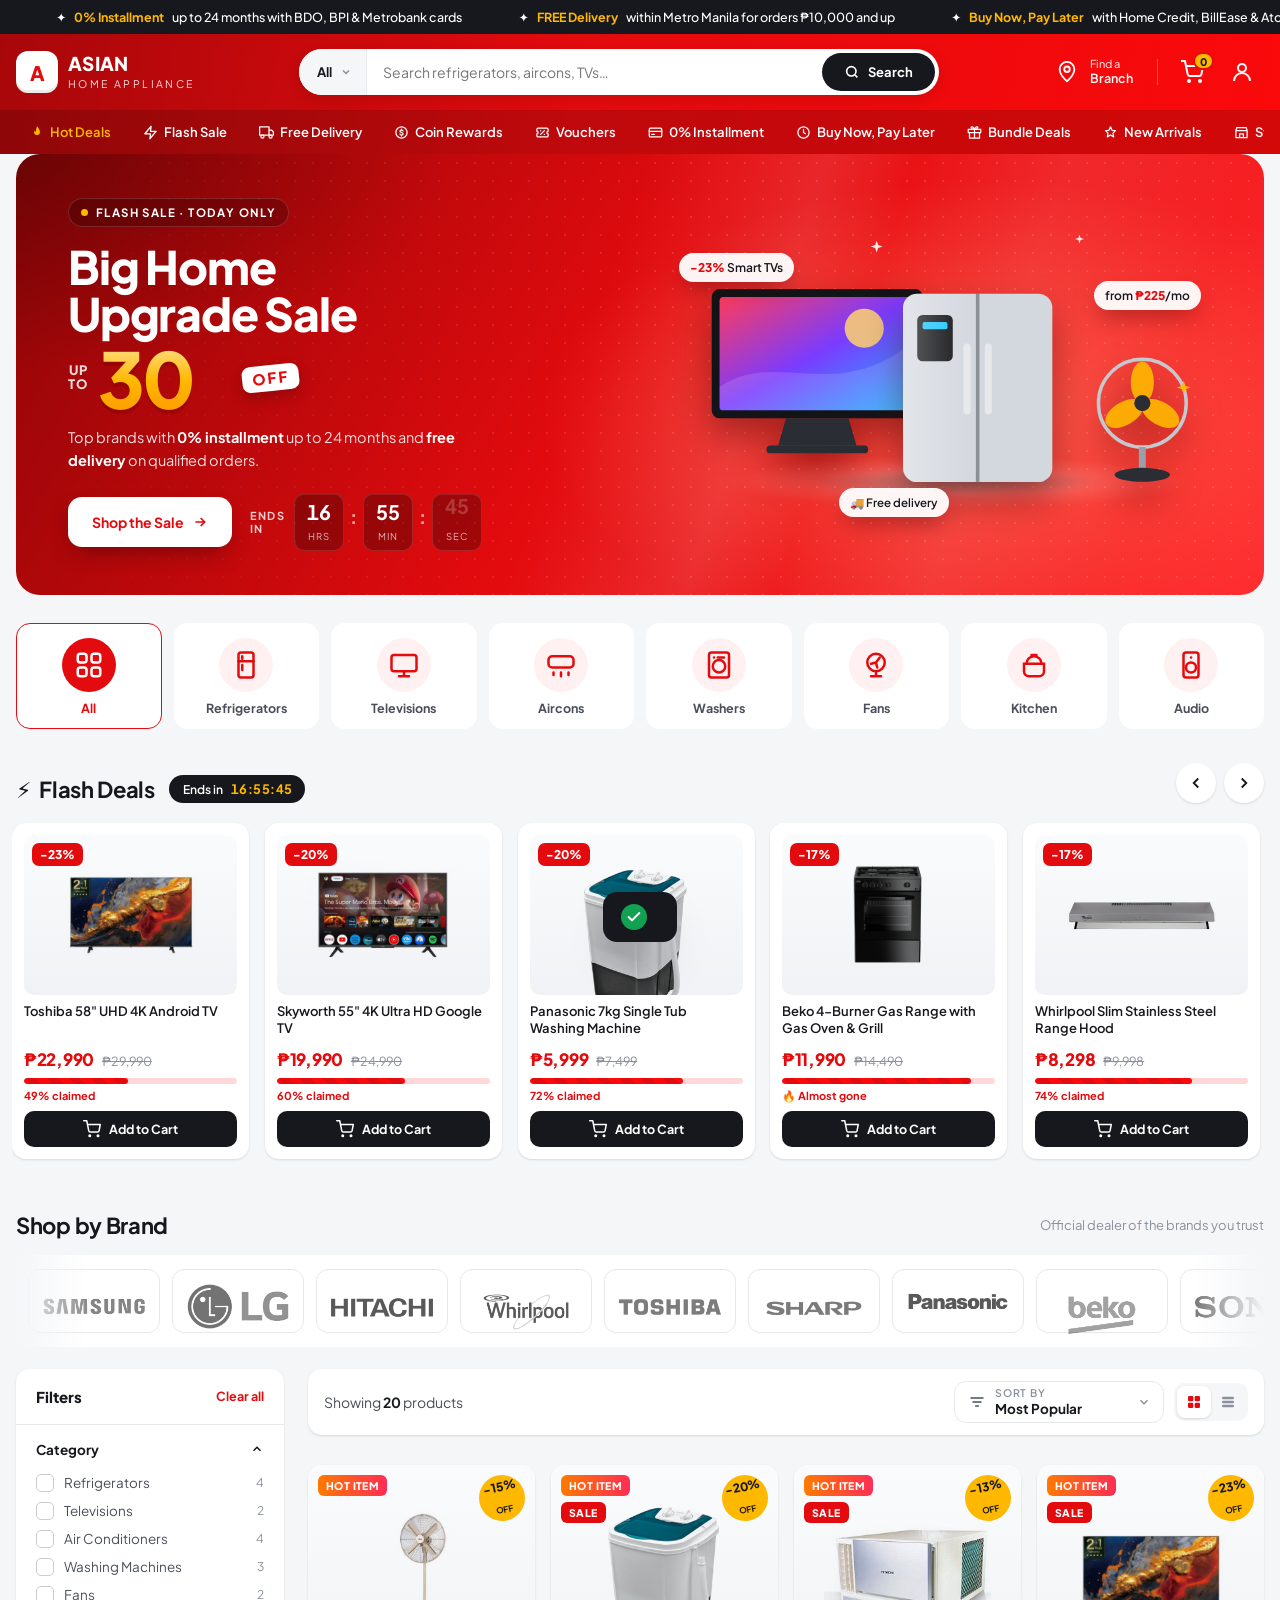
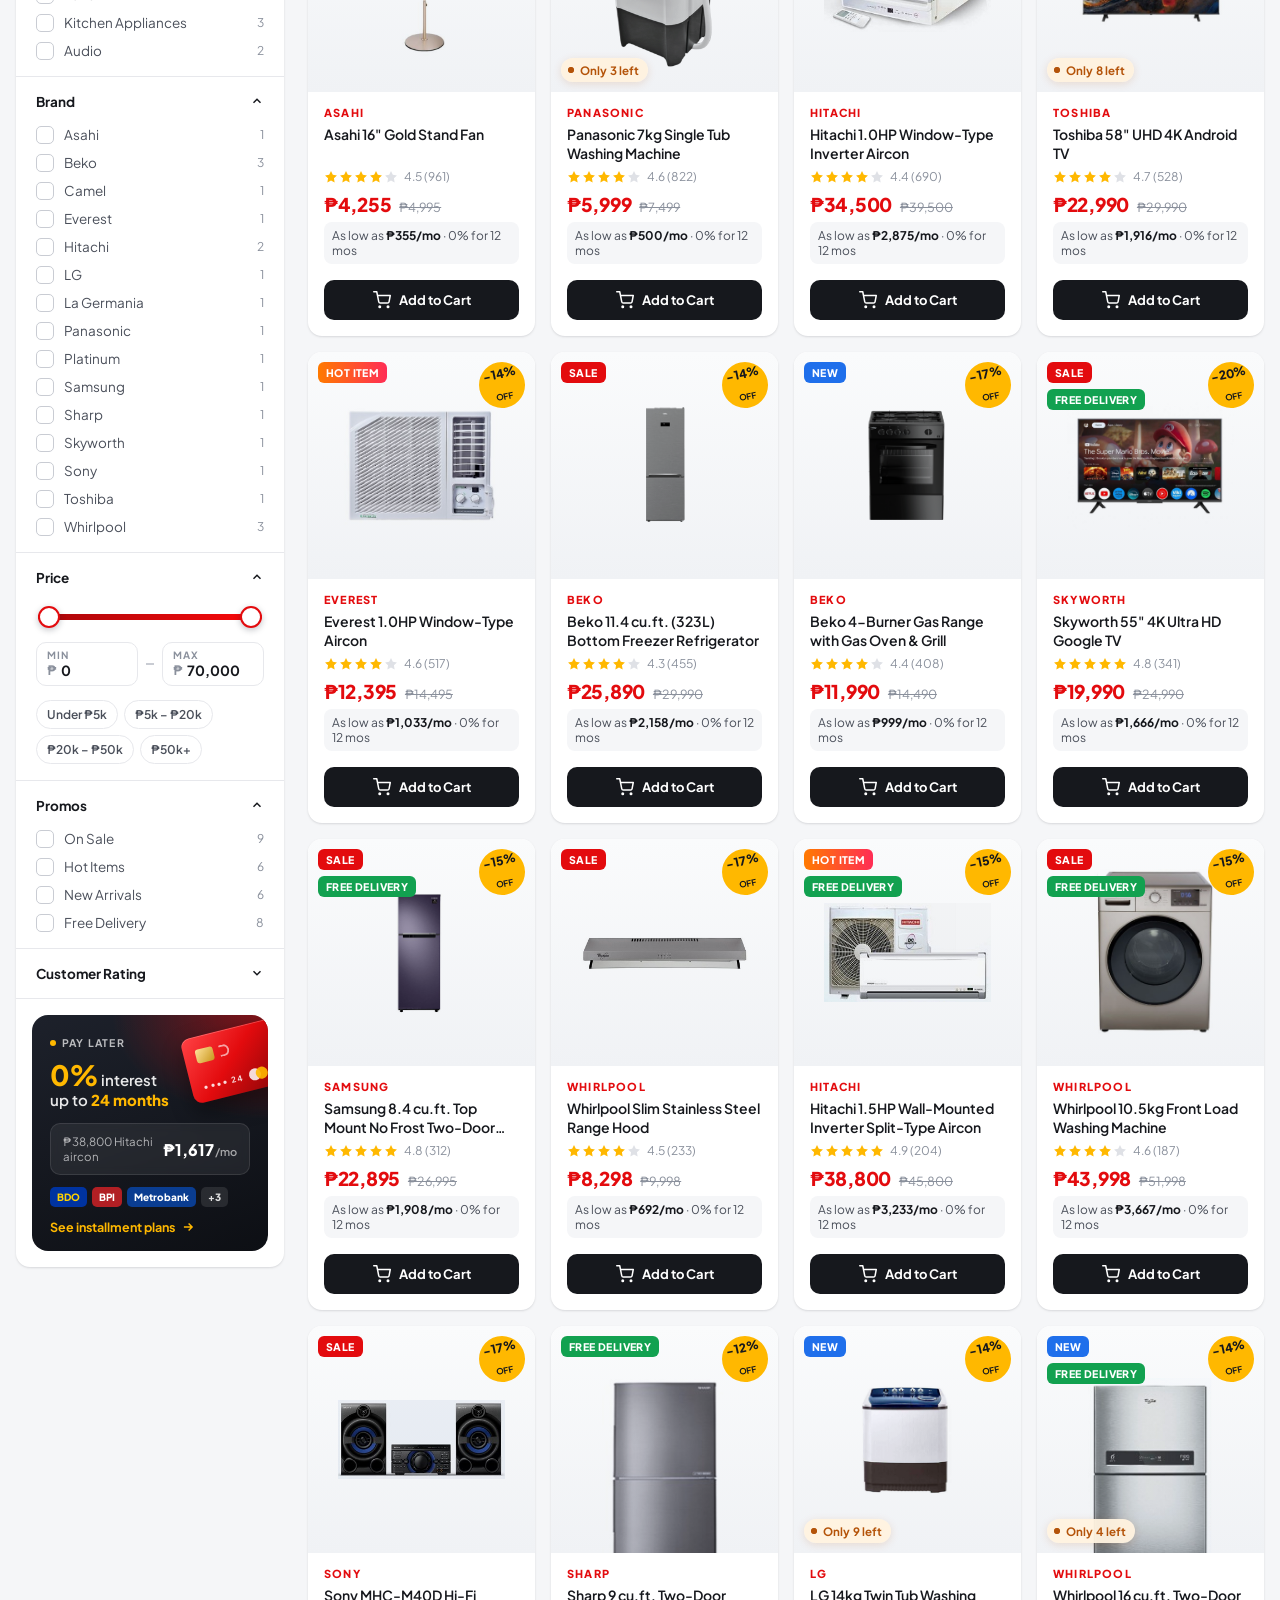
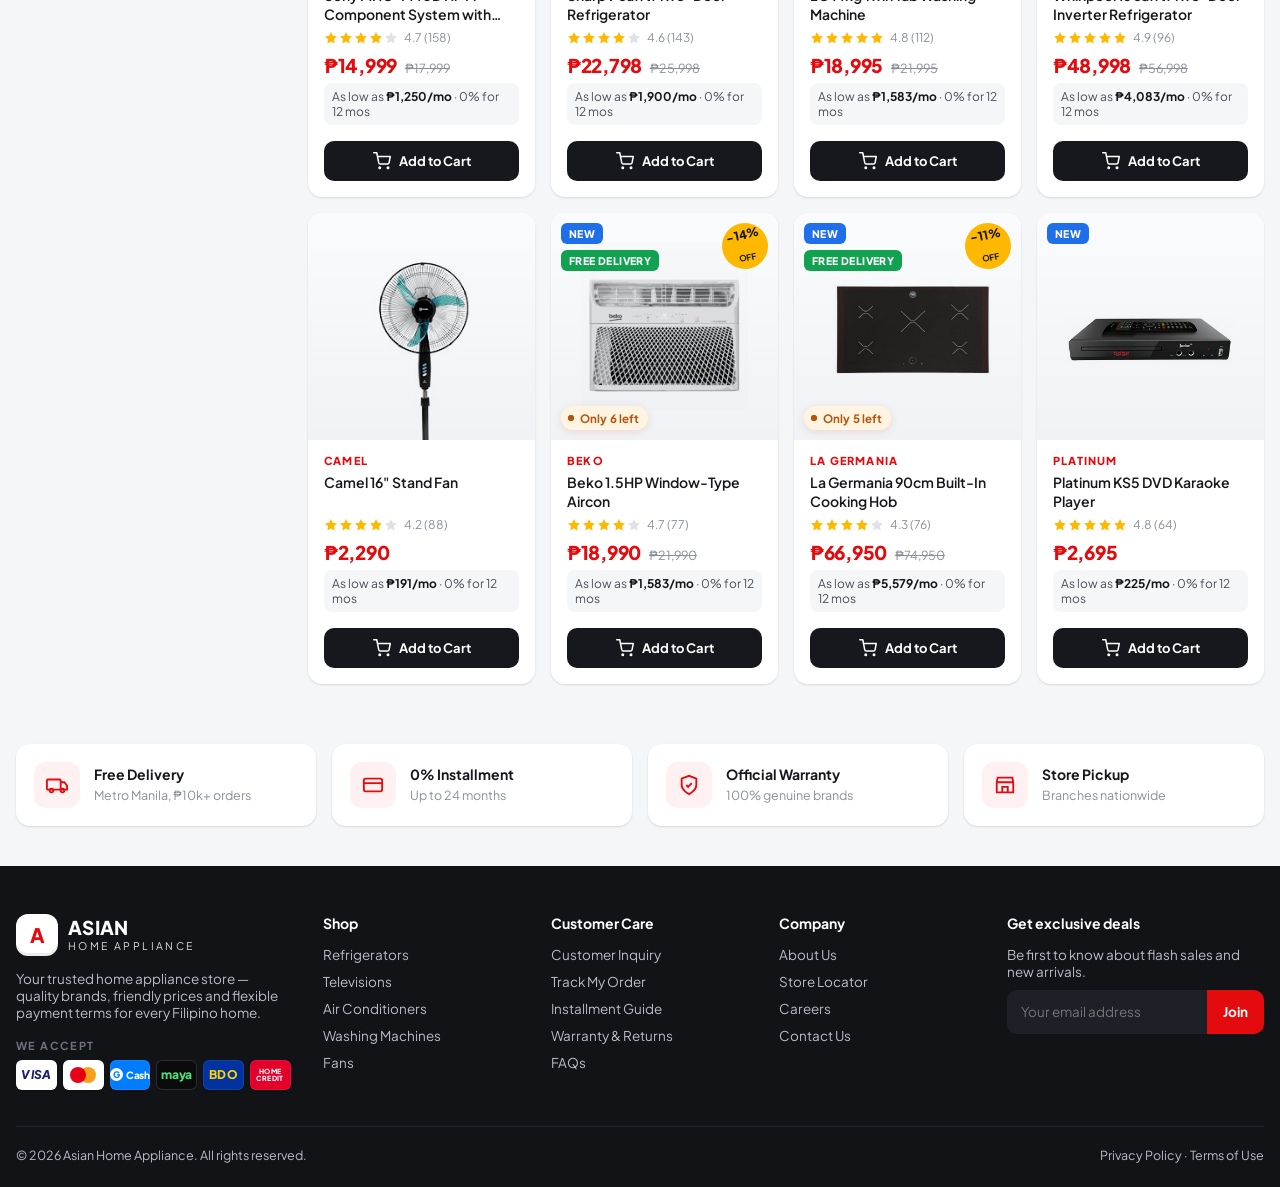
==== commit dc98eb28: "feat(asian-home-appliance): rework header, promo bar and home layout" ====
--- a/asian-home-appliance/index.html
+++ b/asian-home-appliance/index.html
@@ -12,10 +12,6 @@
   <div id="chrome-top"></div>
 
   <main class="container page-enter">
-    <nav class="crumbs" aria-label="Breadcrumb">
-      <a href="index.html">Home</a><span>›</span><span id="crumbCat">All Products</span>
-    </nav>
-
     <!-- Flash sale hero -->
     <section class="plp-hero">
       <div class="hero-copy">
@@ -44,6 +40,7 @@
 
     <!-- Category tiles -->
     <section class="cat-tiles" id="catTiles"></section>
+    <div class="tiles-scroll" id="tilesScroll" aria-hidden="true"><span></span></div>
 
 
     <!-- Flash deals -->
@@ -167,7 +164,6 @@
         </div>
         <div class="active-chips" id="chips"></div>
         <div class="grid" id="grid"></div>
-        <div class="pagination" id="pager"></div>
       </div>
     </section>
   </main>
@@ -205,9 +201,7 @@
       minRating: 0,
       sort: "pop",
       q: (params.get("q") || "").toLowerCase(),
-      page: 1,
     };
-    const PER_PAGE = 12;
     const TAG_LABEL = { sale: "On Sale", hot: "Hot Items", new: "New Arrivals", free: "Free Delivery" };
 
     renderChrome(params.get("cat"));
@@ -239,15 +233,26 @@
     /* Category tiles */
     const tiles = document.getElementById("catTiles");
     tiles.innerHTML = [["all", "All"], ...CATEGORIES.map(c => [c, c.replace(" Appliances", "").replace("Washing Machines", "Washers").replace("Air Conditioners", "Aircons")])]
-      .map(([key, label]) => `<button class="cat-tile" data-tile="${key}"><span class="ico">${CAT_ICON[key]}</span>${label}</button>`).join("")
-      + `<button class="cat-tile more" id="openCats" aria-haspopup="dialog"><span class="ico"><svg viewBox="0 0 24 24" fill="none" stroke="#fff" stroke-width="2.2" stroke-linecap="round"><rect x="3.5" y="3.5" width="6.5" height="6.5" rx="1.8"/><rect x="14" y="3.5" width="6.5" height="6.5" rx="1.8"/><rect x="3.5" y="14" width="6.5" height="6.5" rx="1.8"/><path d="M17.25 14v6.5M14 17.25h6.5"/></svg></span>View all</button>`;
+      .map(([key, label]) => `<button class="cat-tile" data-tile="${key}"><span class="ico">${CAT_ICON[key]}</span>${label}</button>`).join("");
     tiles.addEventListener("click", e => {
-      if (e.target.closest("#openCats")) return openCatModal();
       const t = e.target.closest("[data-tile]"); if (!t) return;
       state.cats.clear();
       if (t.dataset.tile !== "all") state.cats.add(t.dataset.tile);
       syncChecks(); update(true);
     });
+    /* Shopee-style scroll indicator: thumb width = visible share, position = scroll progress */
+    const bar = document.getElementById("tilesScroll"), thumb = bar.firstElementChild;
+    function syncTilesBar() {
+      const { scrollWidth: sw, clientWidth: cw, scrollLeft: sl } = tiles;
+      bar.hidden = sw <= cw + 1;
+      if (bar.hidden) return;
+      const w = cw / sw * 100;
+      thumb.style.width = w + "%";
+      thumb.style.transform = `translateX(${sl / (sw - cw) * (100 / w * (100 - w))}%)`;
+    }
+    tiles.addEventListener("scroll", syncTilesBar, { passive: true });
+    addEventListener("resize", syncTilesBar);
+    syncTilesBar();
 
     /* All-categories modal: compact icon list (appliance categories + sample in-store departments) */
     const ico = paths => `<svg viewBox="0 0 24 24" fill="none" stroke="#e30b0e" stroke-width="2" stroke-linecap="round" stroke-linejoin="round">${paths}</svg>`;
@@ -341,12 +346,8 @@
       document.querySelectorAll("[data-group]").forEach(i => i.checked = state[i.dataset.group].has(i.value));
       const active = state.cats.size === 1 ? [...state.cats][0] : state.cats.size ? null : "all";
       document.querySelectorAll(".cat-tile").forEach(t => t.classList.toggle("active", t.dataset.tile === active));
-      document.querySelectorAll(".cat-nav a").forEach(a => {
-        const c = new URL(a.href).searchParams.get("cat");
-        a.classList.toggle("active", c ? state.cats.size === 1 && state.cats.has(c) : a.textContent.trim() === "All Products" && state.cats.size === 0);
-      });
+      document.querySelectorAll(".cat-nav [data-tag]").forEach(a => a.classList.toggle("active", state.tags.size === 1 && state.tags.has(a.dataset.tag)));
       document.querySelectorAll(".brand-logo").forEach(b => b.classList.toggle("on", state.brands.has(b.dataset.brand)));
-      document.getElementById("crumbCat").textContent = state.cats.size === 1 ? [...state.cats][0] : "All Products";
     }
 
     document.getElementById("filters").addEventListener("change", e => {
@@ -443,7 +444,6 @@
     /* Filter + sort + render */
     let loadTimer;
     function update(scroll) {
-      state.page = 1;
       renderChips();
       const grid = document.getElementById("grid");
       grid.innerHTML = Array.from({ length: 4 }, () => `<div class="skeleton sk-card"></div>`).join("");
@@ -465,21 +465,11 @@
     }
     function render() {
       const list = results();
-      const pages = Math.max(1, Math.ceil(list.length / PER_PAGE));
-      const slice = list.slice((state.page - 1) * PER_PAGE, state.page * PER_PAGE);
       document.getElementById("count").textContent = list.length;
-      document.getElementById("grid").innerHTML = slice.length
-        ? slice.map(cardHTML).join("")
+      document.getElementById("grid").innerHTML = list.length
+        ? list.map(cardHTML).join("")
         : `<div class="empty"><b>No products match your filters</b>Try removing a filter or widening the price range.</div>`;
-      document.getElementById("pager").innerHTML = pages > 1
-        ? Array.from({ length: pages }, (_, i) => `<button class="${i + 1 === state.page ? "on" : ""}" data-page="${i + 1}">${i + 1}</button>`).join("")
-        : "";
-    }
-    document.getElementById("pager").addEventListener("click", e => {
-      const b = e.target.closest("[data-page]"); if (!b) return;
-      state.page = +b.dataset.page; render();
-      document.querySelector(".plp").scrollIntoView({ block: "start" });
-    });
+    }
 
     syncChecks();
     update();
--- a/asian-home-appliance/styles.css
+++ b/asian-home-appliance/styles.css
@@ -139,6 +139,34 @@
 .icon-btn .lbl { line-height: 1.15; }
 .icon-btn .lbl small { display: block; font-weight: 500; opacity: .8; font-size: 11px; }
 .icon-btn .ib { position: relative; display: block; margin-right: 6px; }
+.icon-btn.icon-only { padding: 10px; }
+.icon-btn.icon-only .ib { margin-right: 0; }
+.icon-btn.icon-only svg { width: 24px; height: 24px; }
+.ha-sep { width: 1px; height: 26px; background: rgba(255,255,255,.28); margin: 0 6px; }
+
+/* Account (Shopee-style: icon at the far right, sign-in options on hover) */
+.acct { position: relative; }
+.acct-menu {
+  position: absolute; top: calc(100% + 10px); right: 0; width: 248px;
+  background: var(--card); color: var(--ink); border-radius: var(--radius);
+  box-shadow: var(--shadow-lg); padding: 16px;
+  opacity: 0; visibility: hidden; transform: translateY(-6px);
+  transition: opacity .2s, transform .25s var(--ease), visibility .2s;
+}
+.acct-menu::before { content: ""; position: absolute; top: -12px; left: 0; right: 0; height: 12px; } /* hover bridge */
+.acct:hover .acct-menu, .acct:focus-within .acct-menu { opacity: 1; visibility: visible; transform: none; }
+.acct-hello { font-size: 13px; font-weight: 600; color: var(--ink-2); margin: 0 0 12px; }
+.acct-cta { display: grid; grid-template-columns: 1fr 1fr; gap: 8px; margin-bottom: 12px; }
+.acct-cta a { height: 38px; border-radius: 10px; display: grid; place-items: center; font-size: 13px; font-weight: 700; }
+.acct-login { background: var(--red); color: #fff; }
+.acct-login:hover { background: var(--red-dark); }
+.acct-signup { border: 1.5px solid var(--line); color: var(--ink); }
+.acct-signup:hover { border-color: var(--red); color: var(--red); }
+.acct-menu ul { list-style: none; margin: 0; padding: 10px 0 0; border-top: 1px solid var(--line); }
+.acct-menu li a { display: flex; align-items: center; justify-content: space-between; padding: 8px 6px; border-radius: 8px; font-size: 13px; font-weight: 500; }
+.acct-menu li a:hover { background: var(--red-tint); color: var(--red); }
+.acct-count { min-width: 20px; height: 20px; padding: 0 6px; border-radius: 99px; background: var(--red-tint); color: var(--red); font-size: 11px; font-weight: 800; display: grid; place-items: center; }
+.acct-count.bump { animation: bump .5s var(--ease); }
 .badge-count {
   position: absolute; top: -8px; right: -10px;
   min-width: 18px; height: 18px; padding: 0 5px;
@@ -329,8 +357,17 @@
 @keyframes twinkle { 0%,100% { transform: scale(.4) rotate(0); opacity: .3; } 50% { transform: scale(1) rotate(45deg); opacity: 1; } }
 
 /* Category quick tiles */
-.cat-tiles { display: grid; grid-template-columns: repeat(9, 1fr); gap: 12px; margin: 22px 0 8px; }
+.cat-tiles {
+  display: flex; gap: 12px; margin: 22px 0 8px;
+  overflow-x: auto; scroll-snap-type: x proximity; scrollbar-width: none;
+  padding: 6px 2px; margin-inline: -2px; /* room for the hover lift + border */
+}
+.cat-tiles::-webkit-scrollbar { display: none; }
+.tiles-scroll { width: 64px; height: 4px; margin: 4px auto 8px; border-radius: 99px; background: var(--line); overflow: hidden; }
+.tiles-scroll[hidden] { display: none; }
+.tiles-scroll span { display: block; height: 100%; border-radius: inherit; background: var(--red); transition: transform .08s linear; }
 .cat-tile {
+  flex: 1 0 96px; scroll-snap-align: start; white-space: nowrap;
   background: #fff; border-radius: var(--radius); padding: 14px 8px 12px;
   text-align: center; font-size: 12.5px; font-weight: 700; color: var(--ink-2);
   border: 1.5px solid transparent;
@@ -723,14 +760,6 @@
   color: var(--ink-2);
 }
 .empty b { display: block; font-size: 18px; color: var(--ink); margin-bottom: 6px; }
-
-.pagination { display: flex; justify-content: center; gap: 6px; margin-top: 28px; }
-.pagination button {
-  width: 40px; height: 40px; border-radius: 10px; background: #fff; font-weight: 700; font-size: 14px;
-  box-shadow: var(--shadow-sm); transition: all .2s;
-}
-.pagination button:hover { color: var(--red); transform: translateY(-2px); }
-.pagination button.on { background: var(--red); color: #fff; }
 
 /* ---------- Search suggestions ---------- */
 .suggest {
@@ -1380,7 +1409,6 @@
   .icon-btn .lbl { display: none; }
   .header-main { gap: 20px; }
   .grid { grid-template-columns: repeat(3, 1fr); }
-  .cat-tiles { grid-template-columns: repeat(5, 1fr); }
   .footer-grid { grid-template-columns: 1fr 1fr 1fr; }
   .rail { grid-auto-columns: calc((100% - 32px) / 3); }
 }
@@ -1429,12 +1457,18 @@
   .add-btn { height: 38px; font-size: 12.5px; }
   .card-actions .act { opacity: 1; transform: none; width: 32px; height: 32px; }
   .discount-burst { width: 40px; height: 40px; font-size: 11px; }
-  .cat-tiles { grid-template-columns: repeat(3, 1fr); gap: 8px; }
-  .cat-tile { font-size: 11px; padding: 10px 4px; }
+  .cat-tiles { gap: 8px; }
+  .cat-tile { flex: 0 0 88px; font-size: 11px; padding: 10px 4px; }
   .cat-tile .ico { width: 42px; height: 42px; }
-  .toolbar .count { width: 100%; }
-  .toolbar-right, .sort, .sort-btn { flex: 1; width: 100%; min-width: 0; }
-  .sort .dd-menu { left: 0; width: auto; }
+  /* Filters · count · sort stay on one row */
+  .toolbar { flex-wrap: nowrap; gap: 8px; padding: 10px; }
+  .toolbar .mobile-filter-btn { flex: none; padding: 0 12px; }
+  .toolbar .count { flex: 1; min-width: 0; font-size: 12.5px; white-space: nowrap; overflow: hidden; text-overflow: ellipsis; }
+  .toolbar-right { flex: none; }
+  .sort-btn { height: 38px; padding: 0 10px; gap: 6px; min-width: 0; }
+  .sort-btn > svg:first-child, .sort-text small { display: none; }
+  .sort-text b { font-size: 12.5px; white-space: nowrap; }
+  .sort .dd-menu { left: auto; right: 0; width: 220px; }
   .view-toggle { display: none; }
   .gallery { grid-template-columns: 1fr; padding: 12px; }
   .thumbs { flex-direction: row; order: 2; overflow-x: auto; }
